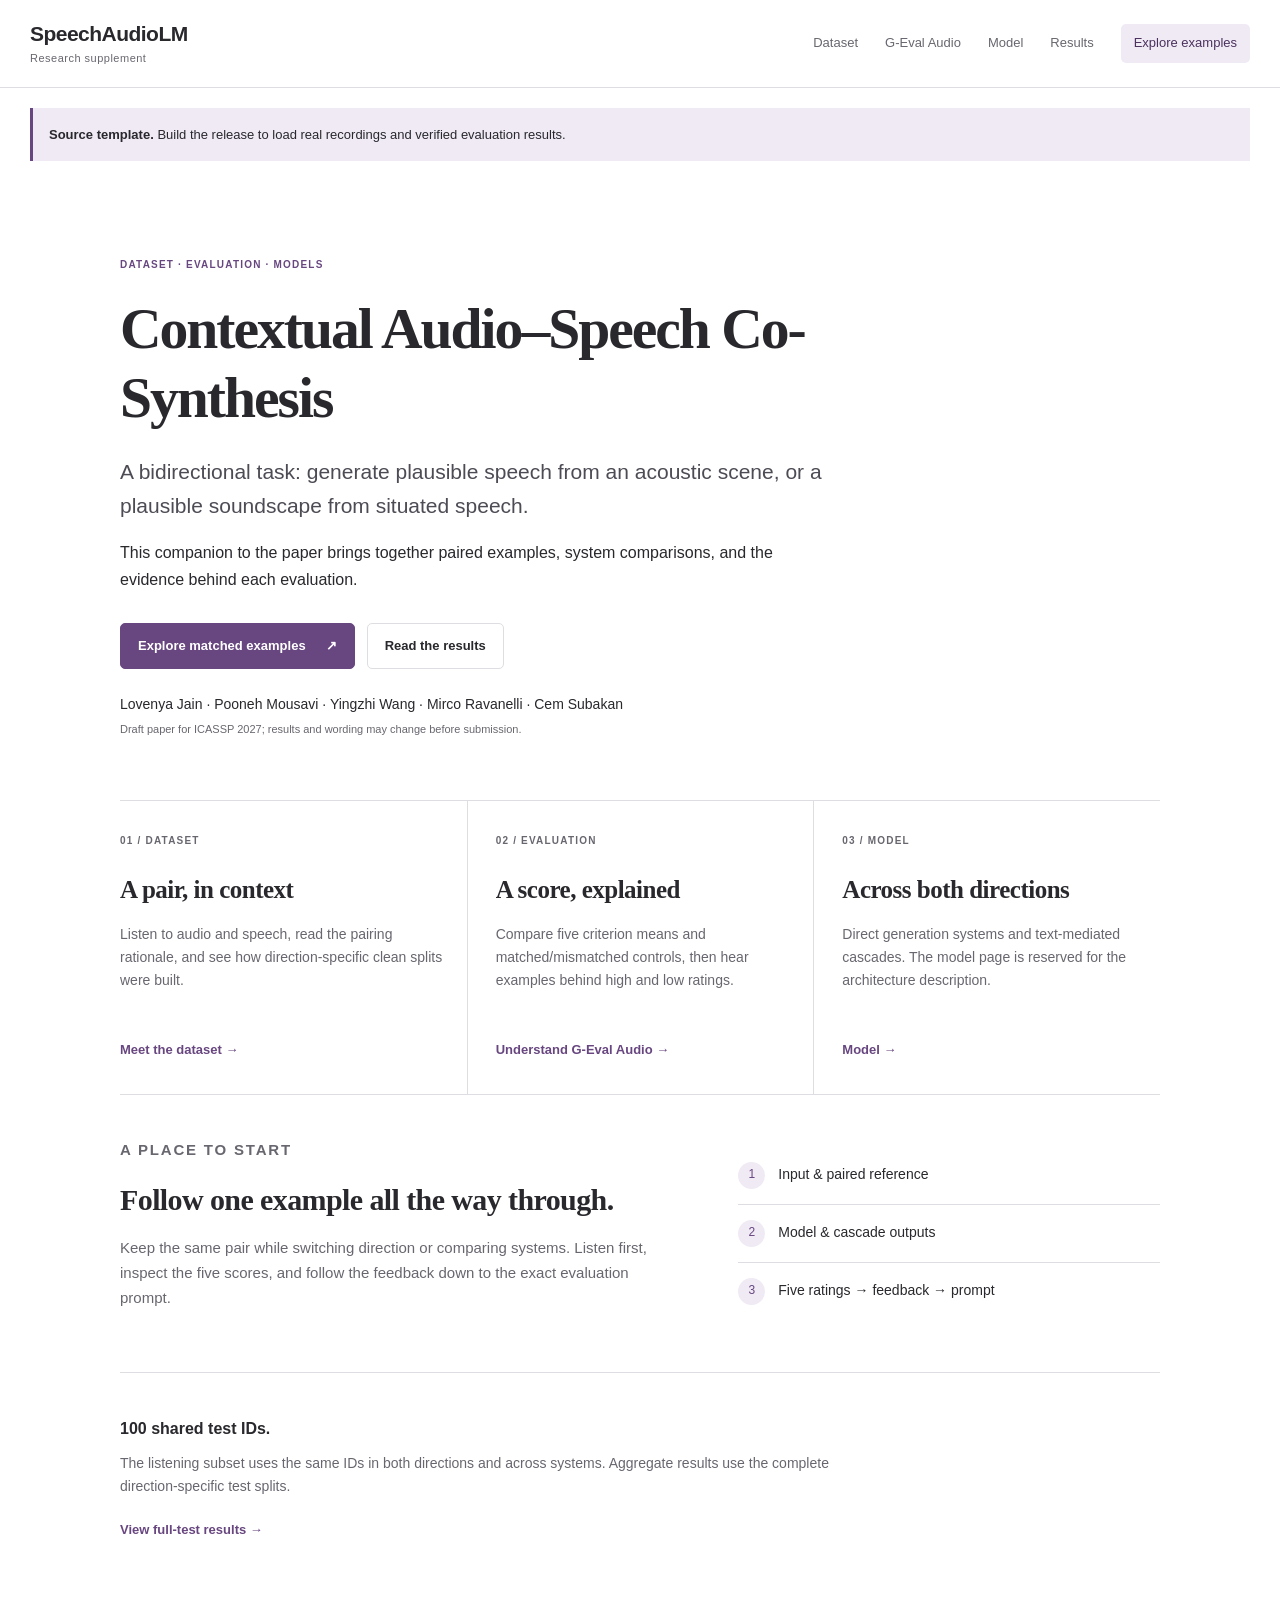
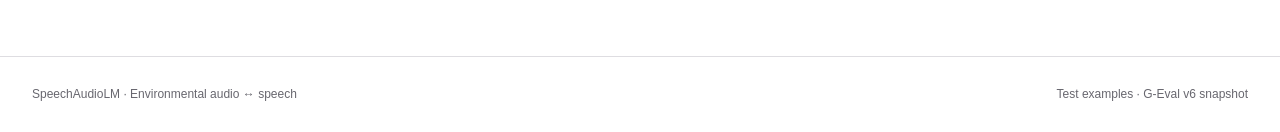
==== paper_companion/index.html @ 1b9cd336 "[feat]: streamline paper companion review pages" ====
<!doctype html>
<html lang="en"><head><meta charset="utf-8"><meta name="viewport" content="width=device-width,initial-scale=1"><meta name="description" content="Research supplement for SpeechAudioLM. Explore paired audio and speech, compare systems, and inspect criterion-level evaluation evidence."><title>Research supplement · SpeechAudioLM</title><link rel="stylesheet" href="style.css"></head>
<body class="page-index"><a class="skip-link" href="#main">Skip to content</a><header class="site-header"><a class="wordmark" href="index.html">SpeechAudioLM<span>Research supplement</span></a><nav aria-label="Main navigation"><a href="dataset.html">Dataset</a><a href="geval.html">G-Eval Audio</a><a href="model.html">Model</a><a href="results.html">Results</a><a href="examples.html">Explore examples</a></nav></header>
<main id="main">
<div class="reading-width"><section class="intro"><p class="eyebrow">Dataset · Evaluation · Models</p><h1>Contextual Audio–Speech Co-Synthesis</h1><p class="lead">A bidirectional task: generate plausible speech from an acoustic scene, or a plausible soundscape from situated speech.</p><p>This companion to the paper brings together paired examples, system comparisons, and the evidence behind each evaluation.</p><div class="actions"><a class="button primary" href="examples.html">Explore matched examples <span aria-hidden="true">↗</span></a><a class="button" href="results.html">Read the results</a></div><p class="paper-authors">Lovenya Jain · Pooneh Mousavi · Yingzhi Wang · Mirco Ravanelli · Cem Subakan</p><p class="publication-note">Draft paper for ICASSP 2027; results and wording may change before submission.</p></section>
<section class="contribution-grid" aria-label="Three contributions"><a class="contribution" href="dataset.html"><span class="number">01 / DATASET</span><h2>A pair, in context</h2><p>Listen to audio and speech, read the pairing rationale, and see how direction-specific clean splits were built.</p><span class="text-link">Meet the dataset →</span></a><a class="contribution" href="geval.html"><span class="number">02 / EVALUATION</span><h2>A score, explained</h2><p>Compare five criterion means and matched/mismatched controls, then hear examples behind high and low ratings.</p><span class="text-link">Understand G-Eval Audio →</span></a><a class="contribution" href="model.html"><span class="number">03 / MODEL</span><h2>Across both directions</h2><p>Direct generation systems and text-mediated cascades. The model page is reserved for the architecture description.</p><span class="text-link">Model →</span></a></section>
<section class="section getting-started"><div><p class="eyebrow">A place to start</p><h2>Follow one example all the way through.</h2><p>Keep the same pair while switching direction or comparing systems. Listen first, inspect the five scores, and follow the feedback down to the exact evaluation prompt.</p></div><ol class="reading-path"><li><span>1</span>Input & paired reference</li><li><span>2</span>Model & cascade outputs</li><li><span>3</span>Five ratings → feedback → prompt</li></ol></section>
<section class="section compact-note"><strong><span data-count>100</span> shared test IDs.</strong><p>The listening subset uses the same IDs in both directions and across systems. Aggregate results use the complete direction-specific test splits.</p><a class="text-link" href="results.html">View full-test results →</a></section></div></main><footer class="site-footer"><span>SpeechAudioLM · Environmental audio ↔ speech</span><span>Test examples · <span data-version>G-Eval v6 snapshot</span></span></footer><noscript><p class="notice">Enable JavaScript to load the result tables and example workspace.</p></noscript><script src="site-data.js"></script><script src="app.js"></script></body></html>
---- paper_companion/style.css ----
:root{--paper:#faf9f6;--white:#fff;--ink:#28282d;--muted:#68676f;--line:#dedde1;--soft:#f1eff4;--accent:#684780;--accent-dark:#4b315e;--accent-light:#f0eaf5;--green:#365d50;--radius:7px;--serif:Georgia,'Times New Roman',serif;--sans:Inter,-apple-system,BlinkMacSystemFont,'Segoe UI',sans-serif}
*{box-sizing:border-box}html{scroll-behavior:smooth}body{margin:0;background:var(--paper);color:var(--ink);font:16px/1.65 var(--sans);-webkit-font-smoothing:antialiased}button,input,select{font:inherit}button,a,input,select,summary{-webkit-tap-highlight-color:transparent}button{cursor:pointer}a{color:var(--accent);text-underline-offset:4px}button:disabled{cursor:default;opacity:.35}:focus-visible{outline:3px solid #9b73b6;outline-offset:3px}[hidden]{display:none!important}h1,h2,h3,p{margin-top:0}h1,h2,h3{line-height:1.2;font-weight:550}h1{font-family:var(--serif);font-size:clamp(36px,4.5vw,60px);letter-spacing:-.035em;margin-bottom:23px}h2{font-family:var(--serif);font-size:30px;letter-spacing:-.02em;margin-bottom:18px}h3{font-size:17px;margin-bottom:12px}p{margin-bottom:18px}small{font-size:12px}.sr-only,.skip-link:not(:focus){position:absolute;width:1px;height:1px;padding:0;margin:-1px;overflow:hidden;clip:rect(0,0,0,0);white-space:nowrap;border:0}.skip-link:focus{position:fixed;z-index:100;background:#fff;padding:12px;top:5px;left:5px}
.site-header{min-height:88px;border-bottom:1px solid var(--line);display:flex;align-items:center;justify-content:space-between;gap:24px;padding:18px max(30px,calc((100vw - 1380px)/2));background:var(--white)}.wordmark{font-size:21px;letter-spacing:-.025em;line-height:1.25;font-weight:700;color:var(--ink);text-decoration:none;white-space:nowrap}.wordmark span{display:block;font-size:11px;color:var(--muted);font-weight:400;letter-spacing:.045em;margin-top:5px}.site-header nav{display:flex;gap:27px;align-items:center}.site-header nav a{font-size:13px;color:var(--muted);text-decoration:none;white-space:nowrap;padding:8px 0;border-bottom:2px solid transparent}.site-header nav a:hover,.site-header nav a[aria-current]{color:var(--accent);border-color:var(--accent)}.site-header nav a:last-child{background:var(--accent-light);padding:8px 13px;border-radius:5px;color:var(--accent-dark)}.site-footer{display:flex;justify-content:space-between;gap:20px;padding:28px 32px;border-top:1px solid var(--line);font-size:12px;color:var(--muted);margin-top:70px}.reading-width{max-width:1100px;padding-inline:30px;margin:auto}.wide-width{max-width:1380px;padding-inline:30px;margin:auto}.eyebrow,.small-label,.number{font-size:10px;font-weight:650;letter-spacing:.12em;color:var(--accent)}.eyebrow{text-transform:uppercase;margin-bottom:20px}.lead{font-size:21px;line-height:1.6;max-width:790px;color:#4d4b54}.quiet,.publication-note,.table-note{color:var(--muted);font-size:13px}.text-link{font-size:13px;font-weight:600;text-decoration:none}.text-link:hover{text-decoration:underline}.button{display:inline-flex;justify-content:center;align-items:center;gap:20px;padding:11px 17px;min-height:45px;border:1px solid var(--line);border-radius:5px;color:var(--ink);font-size:13px;font-weight:600;text-decoration:none;background:var(--white)}.button.primary{background:var(--accent);border-color:var(--accent);color:#fff}.button:hover{border-color:var(--accent)}.button.primary:hover{background:var(--accent-dark)}.actions{display:flex;gap:12px;margin:30px 0 17px;flex-wrap:wrap}.intro{padding:76px 0 44px;max-width:875px}.intro>p:not(.eyebrow):not(.lead){max-width:690px}.publication-note{font-size:11px}.contribution-grid{display:grid;grid-template-columns:repeat(3,1fr);border-block:1px solid var(--line)}.contribution{color:inherit;text-decoration:none;padding:32px 23px 31px 0}.contribution+.contribution{border-left:1px solid var(--line);padding-left:28px}.contribution:hover h2{color:var(--accent)}.contribution .number{display:block;margin-bottom:26px;color:var(--muted)}.contribution h2{font-size:25px}.contribution p{font-size:14px;color:var(--muted);min-height:95px}.contribution .text-link{color:var(--accent)}.section{padding:43px 0;border-bottom:1px solid var(--line)}.section:last-child{border-bottom:0}.getting-started{display:grid;grid-template-columns:1.3fr 1fr;gap:70px;align-items:center}.getting-started p{font-size:15px;color:var(--muted)}.reading-path{list-style:none;padding:0;margin:0}.reading-path li{padding:15px 0;border-bottom:1px solid var(--line);font-size:14px}.reading-path li:last-child{border-bottom:0}.reading-path span{display:inline-grid;place-items:center;background:var(--accent-light);color:var(--accent);width:27px;height:27px;border-radius:50%;margin-right:13px;font-size:12px}.compact-note p{font-size:14px;max-width:730px;margin-top:10px;color:var(--muted)}.page-intro{padding:60px 0 28px}.page-intro h1{font-size:clamp(35px,4vw,52px)}.page-intro .lead{font-size:18px}.section-heading{display:flex;justify-content:space-between;align-items:center;gap:20px;margin-bottom:23px}.section-heading h2{margin-bottom:0}.tag{font-size:10px;letter-spacing:.07em;color:var(--muted)}.pair-explainer{display:grid;grid-template-columns:1fr auto 1fr;align-items:center;gap:40px;border-block:1px solid var(--line);padding:28px 0;margin-bottom:20px}.pair-explainer h2{font-size:25px;margin:13px 0 8px}.pair-explainer p{font-size:14px;margin:0;color:var(--muted)}.pair-arrow{font-size:30px;color:#a498ae}.two-column{display:grid;grid-template-columns:1fr 1fr;gap:45px}.two-column p{font-size:15px;color:var(--muted)}.field-list{margin:0}.field-list>div{border-bottom:1px solid var(--line);padding:0 0 15px;margin-bottom:15px}.field-list dt{font-size:14px;font-weight:600}.field-list dd{margin:4px 0 0;color:var(--muted);font-size:14px}.snapshot-note{display:flex;gap:20px;padding:16px 19px;border:1px solid #dcd3e4;border-radius:5px;background:var(--accent-light);font-size:12px;color:#5a426b}.snapshot-note strong{white-space:nowrap}.criteria-guide{padding:0;list-style:none;counter-reset:criterion}.criteria-guide li{position:relative;padding:17px 0 17px 34px;border-top:1px solid var(--line);counter-increment:criterion}.criteria-guide li:before{content:counter(criterion,decimal-leading-zero);position:absolute;left:0;top:20px;color:var(--accent);font-size:10px}.criteria-guide strong{font-size:14px;font-weight:600}.criteria-guide p{font-size:13px;margin:5px 0 0}.evidence-path{display:grid;grid-template-columns:repeat(3,1fr);gap:30px;padding-left:20px;margin:30px 0}.evidence-path li::marker{color:var(--accent)}.evidence-path strong{font-size:14px}.evidence-path p{font-size:14px;margin-top:9px;color:var(--muted)}.model-page{min-height:65vh;padding-top:60px}
.table-scroll{overflow:auto;border:1px solid var(--line);border-radius:5px;background:var(--white);margin-bottom:17px}table{width:100%;border-collapse:collapse;font-size:14px}th,td{text-align:right;padding:19px 20px;border-bottom:1px solid var(--line);font-variant-numeric:tabular-nums}thead th{background:#f4f2f5;font-size:12px;color:var(--muted);font-weight:600;white-space:nowrap}th:first-child{text-align:left}tbody th{font-weight:600;min-width:195px}tbody tr:last-child>*{border-bottom:0}.cell-note{display:block;color:var(--muted);font-size:10px;font-weight:400;white-space:nowrap;margin-top:6px}.table-value{font-weight:550;font-size:21px}.results-table td{min-width:123px}.results-table tbody tr:hover{background:#fcfbfd}.metric-tip{position:relative;display:inline-block}.metric-tip button{border:0;border-bottom:1px dotted #aaa0b0;padding:0;background:transparent;color:inherit;font-size:inherit;font-weight:inherit;white-space:nowrap}.tooltip{display:none;position:absolute;top:100%;right:0;z-index:20;width:235px;white-space:normal;text-align:left;font-size:12px;line-height:1.55;background:#39313f;color:#fff;padding:12px;border-radius:5px;box-shadow:0 4px 13px #0002;font-weight:400}.metric-tip:hover .tooltip,.metric-tip:focus-within .tooltip{display:block}.metric-glossary{padding-top:26px}.metric-glossary>summary{color:var(--accent);font-size:14px;cursor:pointer}.metric-glossary .two-column{padding-top:25px;gap:25px}.metric-glossary h3{font-size:14px}.metric-glossary p{font-size:13px}
/* The example workspace is purposefully distinct from the reading pages. */
.page-examples{background:#fff}.page-examples .site-footer{margin-top:0}.workspace-heading{display:flex;align-items:center;justify-content:space-between;gap:25px;padding:30px 32px 23px;max-width:1600px;margin:auto}.workspace-heading .eyebrow{margin-bottom:7px;font-size:9px}.workspace-heading h1{font-size:31px;margin:0}.workspace-toolbar{display:flex;align-items:center;gap:20px;padding:13px 32px;border-block:1px solid var(--line);background:var(--paper)}.workspace-toolbar>#pause-audio{margin-left:auto}.segmented{display:inline-flex;border:1px solid var(--line);padding:3px;border-radius:6px;background:#fff;gap:3px}.segmented button{border:0;border-radius:3px;padding:8px 14px;color:var(--muted);background:transparent;font-size:12px;font-weight:550}.segmented button[aria-pressed=true]{color:var(--accent-dark);background:var(--accent-light)}.secondary{border:0;background:transparent}.secondary button[aria-pressed=true]{color:var(--ink);background:#e8e5ea}.quiet-button{border:0;background:transparent;color:var(--muted);font-size:11px;padding:4px}.quiet-button:hover{color:var(--accent)}.workspace{display:grid;grid-template-columns:246px minmax(0,1fr);max-width:1600px;margin:auto;min-height:75vh}.sample-sidebar{border-right:1px solid var(--line);background:#fcfbfa}.sample-search{padding:20px 17px 12px}.sample-search label{display:block;font-size:11px;font-weight:600;margin-bottom:7px}.sample-search input,.sample-search select{width:100%;border:1px solid var(--line);border-radius:4px;background:#fff;font-size:12px;min-height:37px;padding:7px 9px;color:var(--ink)}.sample-search select{margin-top:8px;color:var(--muted)}.sidebar-count{display:flex;justify-content:space-between;align-items:center;margin-top:10px;font-size:10px;color:var(--muted)}.sample-buttons{max-height:74vh;overflow-y:auto;padding:0 8px 12px;scrollbar-width:thin}.sample-choice{display:flex;width:100%;align-items:start;gap:9px;text-align:left;padding:13px 9px;border:1px solid transparent;border-radius:5px;color:var(--muted);background:transparent}.sample-choice+.sample-choice{margin-top:3px}.sample-choice[aria-current]{background:var(--accent-light);border-color:#e3d9e9;color:var(--accent-dark)}.sample-choice:hover{background:#f3f0f5}.sample-index{font-size:9px;padding-top:3px;min-width:17px}.sample-choice strong{font-size:12px;line-height:1.45;font-weight:500;display:block}.sample-choice small{font-size:9px;letter-spacing:.035em;color:#8a8590;display:block;margin-top:5px}.mobile-sample,.mobile-sample-label{display:none}.sample-workspace{padding:20px 30px 32px;min-width:0}.sample-navigation{display:flex;justify-content:space-between;align-items:center;font-size:11px;color:var(--muted);margin-bottom:24px}.nav-button{width:29px;height:27px;border:1px solid var(--line);border-radius:4px;background:#fff;color:var(--ink);line-height:1;margin-left:4px}.example-title{margin-bottom:20px}.example-title>.small-label{margin-bottom:8px;font-size:9px}.sample-id{margin-left:10px;color:var(--muted);letter-spacing:.035em;font-weight:400}.example-title>div{display:flex;justify-content:space-between;gap:25px;align-items:start}.example-title h2{font-size:27px;max-width:800px;margin-bottom:0}.permalink{font-size:10px;white-space:nowrap;text-decoration:none;margin-top:4px}.pair-recordings{display:grid;grid-template-columns:1fr 1fr;border:1px solid var(--line);border-radius:6px;background:var(--paper)}.pair-recording{padding:17px 20px;min-width:0}.pair-recording+.pair-recording{border-left:1px solid var(--line)}.recording-label{display:flex;justify-content:space-between;gap:10px;align-items:center;font-size:11px;color:var(--muted);margin-bottom:10px}.recording-label .small-label{font-size:9px}.pair-recording audio,.system-output audio{display:block;width:100%;height:36px;min-width:0}.text-label{font-size:9px;letter-spacing:.02em;color:var(--muted);margin:11px 0 4px}.reference-text{font-size:13px;line-height:1.6;margin:0}.metadata{margin:11px 0 21px;font-size:11px;color:var(--muted)}.metadata summary{cursor:pointer;display:list-item;width:fit-content}.metadata dl{display:flex;gap:27px;flex-wrap:wrap;padding:12px 0 0;margin:0}.metadata dt{font-size:10px}.metadata dd{font-size:12px;color:var(--ink);margin:0}.metadata p{font-size:10px;margin:10px 0}.comparison{border-top:1px solid var(--line);padding-top:23px}.comparison-heading{display:flex;justify-content:space-between;align-items:center;gap:16px;margin-bottom:20px}.comparison-heading h2{font-size:22px;margin:0}.comparison-heading>span{font-size:10px;color:var(--muted)}.systems-grid{display:grid;gap:17px}.three-systems{grid-template-columns:repeat(3,minmax(0,1fr))}.two-systems{grid-template-columns:repeat(2,minmax(0,1fr))}.system-output{min-width:0;border:1px solid var(--line);border-radius:6px;padding:16px 13px}.system-output header{min-height:91px}.system-output .small-label{font-size:8px}.system-output h3{font-size:15px;line-height:1.4;margin:6px 0 4px;font-weight:600}.system-detail{font-size:10px;color:var(--muted);margin:0}.judgment-heading{display:flex;justify-content:space-between;align-items:center;gap:8px;padding:19px 0 9px;font-size:11px;color:var(--accent-dark)}.judgment-heading strong{font-size:14px;font-weight:600;white-space:nowrap}.judgment-heading small{font-size:8px;color:var(--muted);font-weight:400}.ratings{border:1px solid #e0d7e6;border-radius:4px}.rating+.rating{border-top:1px solid #e8e1ed}.rating>summary{display:grid;grid-template-columns:minmax(0,1fr) auto 9px;align-items:center;gap:7px;cursor:pointer;list-style:none;padding:9px 9px;min-height:42px}.rating>summary::-webkit-details-marker{display:none}.rating-name{font-size:11px;line-height:1.35}.rating-value{color:var(--accent);font-size:16px;font-weight:650;font-variant-numeric:tabular-nums}.rating-value>span{font-size:9px;color:#897692;font-weight:400}.expand-sign{color:#9c80ad;font-size:13px}.rating[open] .expand-sign{transform:rotate(45deg)}.rating[open]>summary,.rating>summary:hover{background:var(--accent-light)}.verdict{padding:10px;background:#fcfafc;border-top:1px solid #e8e1ed}.verdict .small-label{font-size:8px;margin:0 0 7px}.verdict>p:not(.small-label){font-size:12px;line-height:1.7;margin-bottom:14px}.prompt{border-top:1px solid #e8e1ed;padding-top:10px}.prompt summary{font-size:10px;color:var(--accent);cursor:pointer}.prompt-meta{font-size:9px;color:var(--muted);overflow-wrap:anywhere;margin-top:10px}.prompt pre{font:10px/1.7 ui-monospace,SFMono-Regular,Consolas,monospace;white-space:pre-wrap;overflow-wrap:anywhere;max-height:350px;overflow:auto;background:#fff;border:1px solid var(--line);padding:10px;margin-bottom:0}.rating-instruction{font-size:9px;color:var(--muted);margin:7px 0 13px}.individual-metrics{padding:11px 0;border-top:1px solid var(--line);display:flex;gap:16px;flex-wrap:wrap}.individual-metrics>div{font-size:10px}.individual-metrics strong{display:block;font-size:14px;font-weight:500;margin-top:3px}.individual-metrics .tooltip{right:auto;left:0;width:190px}.stage-trace,.generated-text{font-size:11px;border-top:1px solid var(--line);padding:12px 0 0;margin-top:10px}.stage-trace summary,.generated-text summary{cursor:pointer;color:var(--accent)}.stage-trace ol{padding-left:17px;margin:13px 0}.stage-trace li{padding-bottom:12px}.stage-trace li::marker{color:var(--accent)}.stage-trace p{margin:4px 0;font-size:11px}.stage-trace .quiet{font-size:10px}.generated-text p{margin:9px 0;font-size:11px}.missing{color:var(--muted);font-style:italic}.reference-note{font-size:11px;color:var(--muted);margin:19px 0 0;max-width:780px}.empty-state{padding:65px 20px;text-align:center}.empty-state p{font-size:14px;color:var(--muted)}.notice{margin:20px 30px;padding:16px;border-left:3px solid var(--accent);background:var(--accent-light);font-size:13px}
@media(min-width:1550px){.sample-workspace{padding-inline:38px}.system-output{padding:20px}.rating-name{font-size:12px}}
@media(max-width:1200px){.workspace{grid-template-columns:215px minmax(0,1fr)}.sample-workspace{padding-inline:20px}.three-systems{grid-template-columns:repeat(2,minmax(0,1fr))}.three-systems .system-output:last-child{grid-column:1/-1}.system-output header{min-height:76px}.contribution p{min-height:120px}.site-header nav{gap:18px}.snapshot-note{flex-direction:column;gap:5px}}
@media(max-width:850px){.site-header{padding:18px 23px;align-items:flex-start;flex-direction:column;gap:12px}.site-header nav{width:100%;overflow:auto;gap:22px;padding-bottom:2px}.site-header nav a{font-size:12px}.wordmark span{display:inline;margin-left:12px}.workspace{grid-template-columns:1fr}.sample-sidebar{border-right:0;border-bottom:1px solid var(--line)}.sample-search{display:grid;grid-template-columns:1fr 1fr;gap:8px;padding:15px 20px 0}.sample-search label{grid-column:1/-1;margin:0}.sample-search select{margin-top:0}.sidebar-count{grid-column:1/-1;margin:0}.sample-buttons{display:none}.mobile-sample-label{display:block;font-size:10px;color:var(--muted);margin-bottom:5px}.mobile-sample{display:block;width:100%;padding:10px 8px;border:1px solid var(--line);border-radius:4px;background:#fff;font-size:12px}.sample-list{padding:3px 20px 14px}.sample-workspace{padding:19px 20px 30px}.three-systems{grid-template-columns:repeat(3,minmax(0,1fr))}.three-systems .system-output:last-child{grid-column:auto}.system-output{padding:12px 10px}.rating>summary{padding:9px 6px;gap:4px}.rating-name{font-size:10px}.comparison-heading{align-items:start}.workspace-toolbar{padding-inline:20px;gap:12px;flex-wrap:wrap}.workspace-heading{padding:25px 20px}.contribution-grid{grid-template-columns:1fr}.contribution{padding:25px 0!important;border-left:0!important}.contribution+.contribution{border-top:1px solid var(--line)}.contribution .number{margin-bottom:12px}.contribution p{min-height:0;max-width:600px}.getting-started{grid-template-columns:1fr;gap:10px}.two-column{gap:28px}.pair-explainer{gap:22px}.section-heading{align-items:start}.intro{padding-top:45px}}
@media(max-width:650px){.reading-width,.wide-width{padding-inline:22px}.three-systems,.two-systems{grid-template-columns:1fr}.system-output{padding:18px}.system-output header{min-height:0;margin-bottom:18px}.rating-name{font-size:12px}.rating>summary{padding:10px;min-height:43px}.judgment-heading{font-size:12px}.judgment-heading strong{font-size:17px}.judgment-heading small{font-size:10px}.rating-instruction{font-size:10px}.verdict>p:not(.small-label){font-size:14px}.system-output h3{font-size:17px}.system-detail{font-size:12px}.individual-metrics>div{font-size:11px}.stage-trace,.generated-text{font-size:12px}.stage-trace p,.generated-text p{font-size:12px}.pair-recordings{grid-template-columns:1fr}.pair-recording+.pair-recording{border-left:0;border-top:1px solid var(--line)}.two-column,.evidence-path{grid-template-columns:1fr;gap:23px}.pair-explainer{grid-template-columns:1fr;gap:8px}.pair-arrow{font-size:20px}.section-heading{flex-direction:column;gap:8px}.page-intro{padding-top:39px}.lead{font-size:18px}.site-footer{padding:24px 22px;flex-direction:column;gap:7px;margin-top:35px}.workspace-heading{align-items:start}.workspace-heading h1{font-size:27px}.workspace-heading>a{font-size:10px;max-width:80px}.comparison-heading{flex-direction:column;gap:7px}.segmented button{padding:8px 11px;font-size:11px}.workspace-toolbar>#pause-audio{margin-left:0}.example-title h2{font-size:24px}.sample-navigation{margin-bottom:19px}.snapshot-note strong{white-space:normal}.evidence-path p{margin-bottom:0}.wordmark span{display:block;margin-left:0}.tooltip{max-width:210px}}
@media(prefers-reduced-motion:reduce){html{scroll-behavior:auto}}
/* Paper review update: a white reading surface. */
:root{--paper:#fff}
.sample-sidebar{background:#fff}
.paper-authors{font-size:14px;color:var(--ink);margin:24px 0 4px}

/* Review pages: keep the measurements legible on a white canvas. */
.section-jumps{display:flex;flex-wrap:wrap;gap:8px 23px;padding:0 0 25px;margin-bottom:27px;border-bottom:1px solid var(--line)}
.section-jumps a{font-size:12px;text-decoration:none;font-weight:550}
.section-jumps a:hover{text-decoration:underline}
.page-geval .section>h3{margin:29px 0 12px}
.page-geval .section>p{max-width:880px;font-size:14px}
.geval-table th,.geval-table td{padding:13px 16px}
.geval-table thead th{background:#fff;border-bottom:2px solid var(--line)}
.geval-table tbody th{min-width:210px}
.geval-table td{font-size:16px}
.geval-table abbr{text-decoration:underline dotted;text-underline-offset:3px;cursor:help}
.geval-table tbody tr:hover{background:#faf8fc}
.geval-table .delta-row>*{border-top:2px solid var(--line);color:var(--accent-dark)}
.mismatch-block{margin:24px 0}
.mismatch-block h3{margin-bottom:11px}
.mismatch-block h3 .quiet{font-size:11px;font-weight:400;margin-left:8px}
.criterion-scope{display:inline-block;margin-left:9px;padding:2px 6px;border:1px solid #e2dae7;border-radius:3px;color:var(--accent-dark);font-size:10px;vertical-align:middle}
.criteria-guide li p{color:var(--muted)}
.demo-direction{margin:26px 0 36px}
.demo-direction>h3{padding-bottom:10px;border-bottom:2px solid var(--line)}
.criterion-demo{border-bottom:1px solid var(--line)}
.criterion-demo>summary{list-style:none;display:flex;align-items:center;justify-content:space-between;gap:15px;cursor:pointer;padding:15px 4px}
.criterion-demo>summary::-webkit-details-marker{display:none}
.criterion-demo>summary:hover{color:var(--accent)}
.criterion-demo>summary strong{font-size:14px;font-weight:600}
.criterion-demo>summary small{display:block;color:var(--muted);font-size:11px;margin-top:3px}
.demo-range{white-space:nowrap;color:var(--accent-dark);font-size:13px;font-variant-numeric:tabular-nums}
.demo-pair{display:grid;grid-template-columns:repeat(2,minmax(0,1fr));gap:16px;padding:4px 0 21px}
.demo-card{min-width:0;border:1px solid var(--line);border-radius:5px;padding:16px;background:#fff}
.demo-card-heading{display:flex;justify-content:space-between;align-items:center;gap:10px}
.demo-card-heading strong{font-size:21px;color:var(--accent-dark);font-variant-numeric:tabular-nums}
.demo-card>p{font-size:12px;color:var(--muted);margin:6px 0 16px}
.demo-card>label{display:block;font-size:10px;color:var(--muted);margin:12px 0 4px}
.demo-card audio{display:block;width:100%;height:36px}
.demo-card details{border-top:1px solid var(--line);margin:18px 0 9px;padding-top:10px;font-size:12px}
.demo-card details summary{cursor:pointer;color:var(--accent)}
.demo-card details p{margin:10px 0;color:var(--ink)}
.demo-card>a{font-size:11px;font-weight:600;text-decoration:none}
.demo-card>a:hover{text-decoration:underline}
.systems-grid.three-systems,.systems-grid.two-systems{grid-template-columns:minmax(0,1fr)}
.systems-grid .system-output{grid-column:auto;padding:20px 23px}
.systems-grid .system-output header{min-height:0;margin-bottom:13px}
.systems-grid .system-output h3{font-size:18px}
.systems-grid .system-detail{font-size:12px}
.systems-grid .rating-name{font-size:13px}
.systems-grid .rating>summary{padding:10px 13px}
.systems-grid .verdict>p:not(.small-label){font-size:13px}
#reviewed-criterion{scroll-margin-top:25px;border-left:3px solid var(--accent)}
@media(max-width:650px){.demo-pair{grid-template-columns:1fr}.geval-table th,.geval-table td{padding:10px 12px}.geval-table tbody th{min-width:150px}.geval-table td{font-size:14px}.systems-grid .system-output{padding:17px}.section-jumps{gap:6px 15px}}

/* The example workspace keeps three system outputs together on wide screens. */
.systems-grid.three-systems{grid-template-columns:repeat(3,minmax(0,1fr))}
.systems-grid.two-systems{grid-template-columns:repeat(2,minmax(0,1fr))}
.systems-grid .system-output{padding:17px;border-color:#e3dfe6;background:#fff}
.systems-grid .system-output header{margin-bottom:13px}
.systems-grid .system-output h3{font-size:16px}
.systems-grid .system-output .judgment-heading{padding:14px 0 8px}
.systems-grid .ratings{display:grid;grid-template-columns:repeat(2,minmax(0,1fr));gap:7px;border:0}
.systems-grid .rating,.systems-grid .rating+.rating{min-width:0;border:1px solid #e8dfc3;border-radius:4px;background:#fffdf4;align-self:start}
.systems-grid .rating>summary{grid-template-columns:minmax(0,1fr) auto;gap:6px;padding:9px;min-height:55px;list-style:none}
.systems-grid .rating>summary::-webkit-details-marker{display:none}
.systems-grid .rating-name{font-size:10px;line-height:1.35}
.systems-grid .rating-value{font-size:17px;color:#6d5679}
.systems-grid .rating-value>span{font-size:9px}
.systems-grid .rating[open]{grid-column:1/-1;background:#fff}
.systems-grid .rating[open]>summary{background:#f8f3fa}
.systems-grid .rating-instruction{font-size:10px;margin:8px 0 12px}
.systems-grid .verdict{background:#fff;padding:12px}
.systems-grid .verdict>p:not(.small-label){font-size:12px}
.metadata dl .metadata-rationale{flex:1 0 100%;max-width:900px}
.metadata-rationale dd{font-size:12px;line-height:1.65;margin-top:4px!important}
.page-results .table-note{margin-top:12px}
@media(max-width:1150px){.systems-grid.three-systems{grid-template-columns:repeat(2,minmax(0,1fr))}.systems-grid.three-systems .system-output:last-child{grid-column:1/-1}}
@media(max-width:850px){.systems-grid.three-systems,.systems-grid.two-systems{grid-template-columns:minmax(0,1fr)}.systems-grid.three-systems .system-output:last-child{grid-column:auto}.sample-search{grid-template-columns:minmax(0,1fr) auto;align-items:end}.sample-search label{grid-column:1/-1}.sample-search input{grid-column:1}.sidebar-count{grid-column:2;grid-row:2;margin-bottom:0}.sample-list{padding:3px 20px 14px}}
@media(max-width:650px){.systems-grid .ratings{grid-template-columns:repeat(2,minmax(0,1fr))}.systems-grid .rating[open]{grid-column:1/-1}}
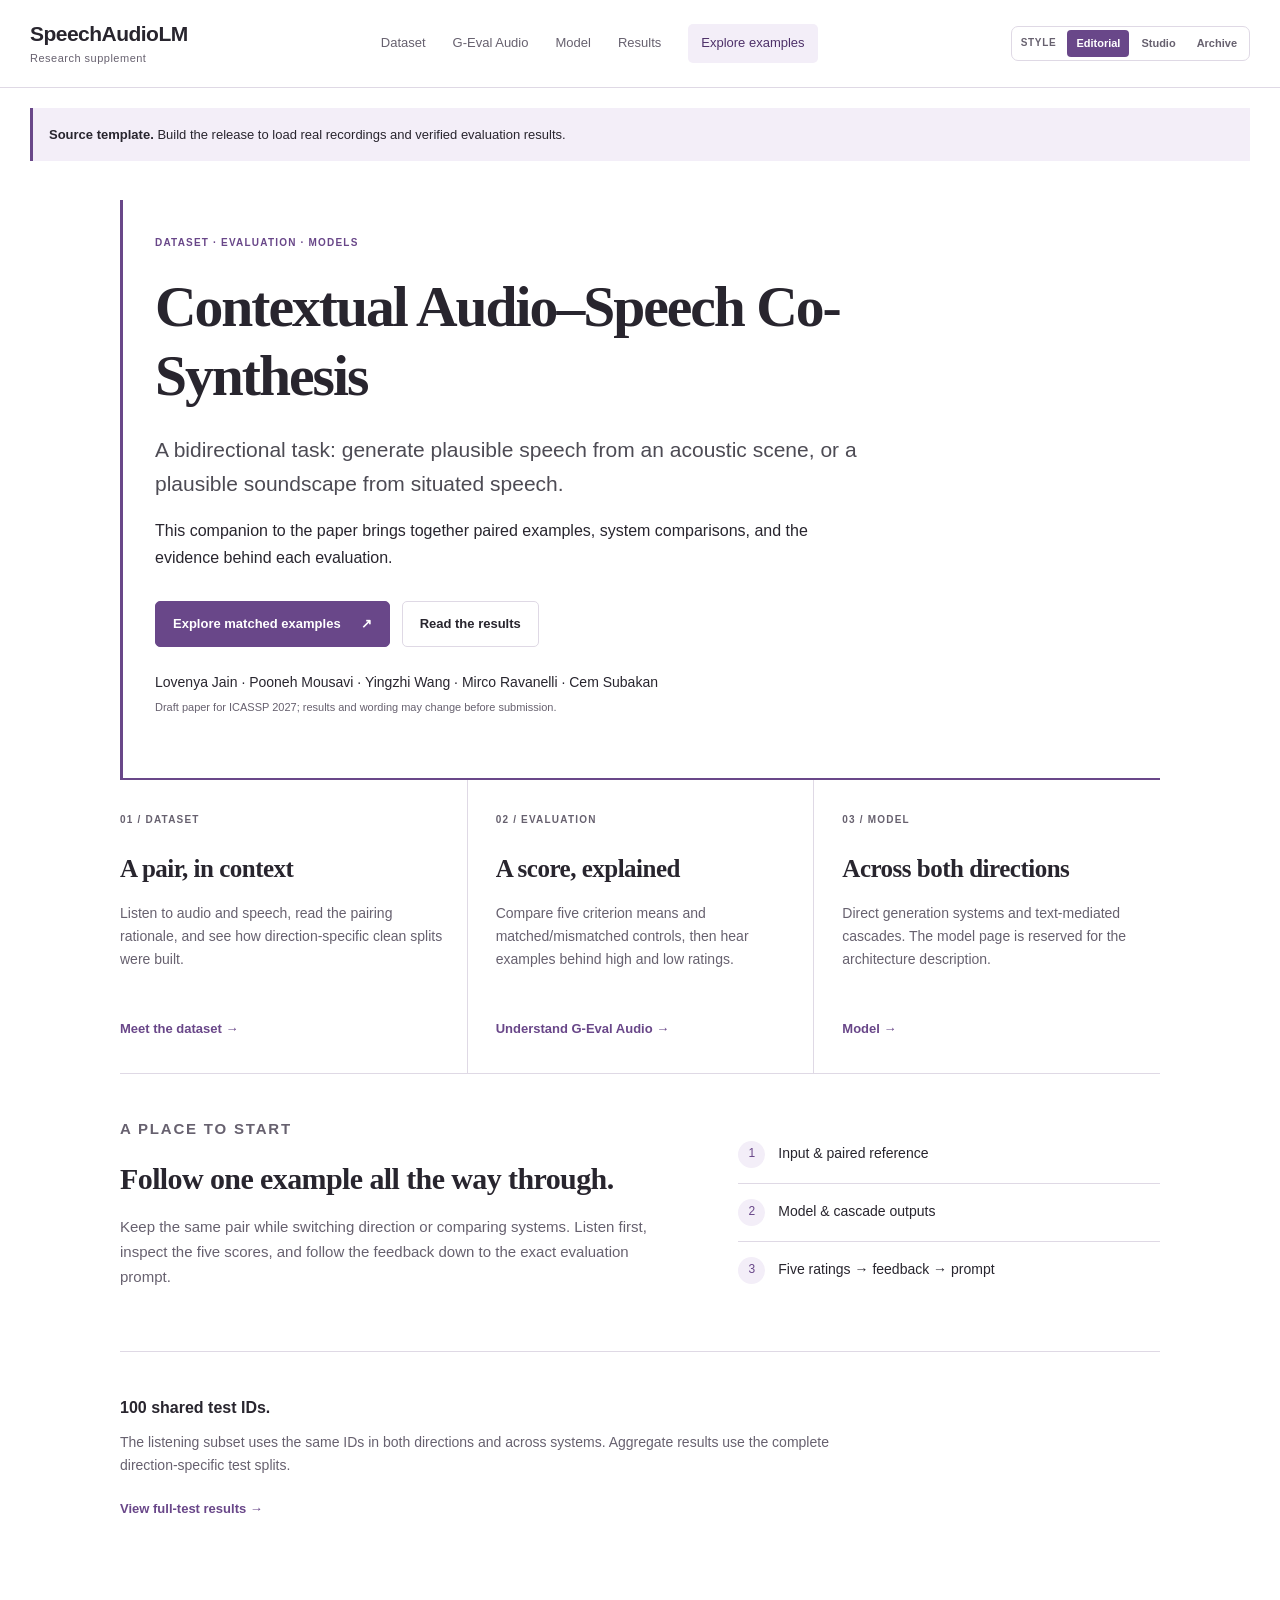
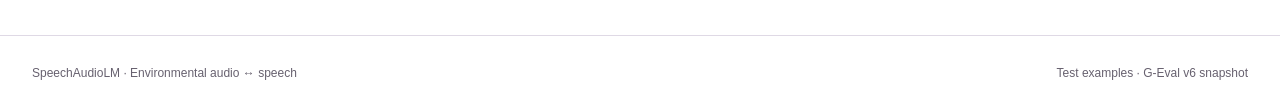
==== commit 7e6f9896: "[feat]: sync paper companion styles and cascade evidence" ====
--- a/paper_companion/index.html
+++ b/paper_companion/index.html
@@ -1,8 +1,8 @@
 <!doctype html>
-<html lang="en"><head><meta charset="utf-8"><meta name="viewport" content="width=device-width,initial-scale=1"><meta name="description" content="Research supplement for SpeechAudioLM. Explore paired audio and speech, compare systems, and inspect criterion-level evaluation evidence."><title>Research supplement · SpeechAudioLM</title><link rel="stylesheet" href="style.css"></head>
-<body class="page-index"><a class="skip-link" href="#main">Skip to content</a><header class="site-header"><a class="wordmark" href="index.html">SpeechAudioLM<span>Research supplement</span></a><nav aria-label="Main navigation"><a href="dataset.html">Dataset</a><a href="geval.html">G-Eval Audio</a><a href="model.html">Model</a><a href="results.html">Results</a><a href="examples.html">Explore examples</a></nav></header>
+<html lang="en"><head><meta charset="utf-8"><meta name="viewport" content="width=device-width,initial-scale=1"><meta name="description" content="Research supplement for SpeechAudioLM. Explore paired audio and speech, compare systems, and inspect criterion-level evaluation evidence."><title>Research supplement · SpeechAudioLM</title><script>try{document.documentElement.dataset.siteStyle=localStorage.getItem("salm-site-style")||"editorial"}catch(_){document.documentElement.dataset.siteStyle="editorial"}</script><link rel="stylesheet" href="style.css?v=20260923c"></head>
+<body class="page-index"><a class="skip-link" href="#main">Skip to content</a><header class="site-header"><a class="wordmark" href="index.html">SpeechAudioLM<span>Research supplement</span></a><nav aria-label="Main navigation"><a href="dataset.html">Dataset</a><a href="geval.html">G-Eval Audio</a><a href="model.html">Model</a><a href="results.html">Results</a><a href="examples.html">Explore examples</a></nav><div class="style-switcher" role="group" aria-label="Website style"><span class="style-switcher-label">Style</span><button type="button" data-site-style="editorial" aria-pressed="true">Editorial</button><button type="button" data-site-style="studio" aria-pressed="false">Studio</button><button type="button" data-site-style="archive" aria-pressed="false">Archive</button></div></header>
 <main id="main">
 <div class="reading-width"><section class="intro"><p class="eyebrow">Dataset · Evaluation · Models</p><h1>Contextual Audio–Speech Co-Synthesis</h1><p class="lead">A bidirectional task: generate plausible speech from an acoustic scene, or a plausible soundscape from situated speech.</p><p>This companion to the paper brings together paired examples, system comparisons, and the evidence behind each evaluation.</p><div class="actions"><a class="button primary" href="examples.html">Explore matched examples <span aria-hidden="true">↗</span></a><a class="button" href="results.html">Read the results</a></div><p class="paper-authors">Lovenya Jain · Pooneh Mousavi · Yingzhi Wang · Mirco Ravanelli · Cem Subakan</p><p class="publication-note">Draft paper for ICASSP 2027; results and wording may change before submission.</p></section>
 <section class="contribution-grid" aria-label="Three contributions"><a class="contribution" href="dataset.html"><span class="number">01 / DATASET</span><h2>A pair, in context</h2><p>Listen to audio and speech, read the pairing rationale, and see how direction-specific clean splits were built.</p><span class="text-link">Meet the dataset →</span></a><a class="contribution" href="geval.html"><span class="number">02 / EVALUATION</span><h2>A score, explained</h2><p>Compare five criterion means and matched/mismatched controls, then hear examples behind high and low ratings.</p><span class="text-link">Understand G-Eval Audio →</span></a><a class="contribution" href="model.html"><span class="number">03 / MODEL</span><h2>Across both directions</h2><p>Direct generation systems and text-mediated cascades. The model page is reserved for the architecture description.</p><span class="text-link">Model →</span></a></section>
 <section class="section getting-started"><div><p class="eyebrow">A place to start</p><h2>Follow one example all the way through.</h2><p>Keep the same pair while switching direction or comparing systems. Listen first, inspect the five scores, and follow the feedback down to the exact evaluation prompt.</p></div><ol class="reading-path"><li><span>1</span>Input & paired reference</li><li><span>2</span>Model & cascade outputs</li><li><span>3</span>Five ratings → feedback → prompt</li></ol></section>
-<section class="section compact-note"><strong><span data-count>100</span> shared test IDs.</strong><p>The listening subset uses the same IDs in both directions and across systems. Aggregate results use the complete direction-specific test splits.</p><a class="text-link" href="results.html">View full-test results →</a></section></div></main><footer class="site-footer"><span>SpeechAudioLM · Environmental audio ↔ speech</span><span>Test examples · <span data-version>G-Eval v6 snapshot</span></span></footer><noscript><p class="notice">Enable JavaScript to load the result tables and example workspace.</p></noscript><script src="site-data.js"></script><script src="app.js"></script></body></html>
+<section class="section compact-note"><strong><span data-count>100</span> shared test IDs.</strong><p>The listening subset uses the same IDs in both directions and across systems. Aggregate results use the complete direction-specific test splits.</p><a class="text-link" href="results.html">View full-test results →</a></section></div></main><footer class="site-footer"><span>SpeechAudioLM · Environmental audio ↔ speech</span><span>Test examples · <span data-version>G-Eval v6 snapshot</span></span></footer><noscript><p class="notice">Enable JavaScript to load the result tables and example workspace.</p></noscript><script src="site-data.js?v=20260923c"></script><script src="app.js?v=20260923c"></script></body></html>
--- a/paper_companion/style.css
+++ b/paper_companion/style.css
@@ -3,11 +3,11 @@
 .site-header{min-height:88px;border-bottom:1px solid var(--line);display:flex;align-items:center;justify-content:space-between;gap:24px;padding:18px max(30px,calc((100vw - 1380px)/2));background:var(--white)}.wordmark{font-size:21px;letter-spacing:-.025em;line-height:1.25;font-weight:700;color:var(--ink);text-decoration:none;white-space:nowrap}.wordmark span{display:block;font-size:11px;color:var(--muted);font-weight:400;letter-spacing:.045em;margin-top:5px}.site-header nav{display:flex;gap:27px;align-items:center}.site-header nav a{font-size:13px;color:var(--muted);text-decoration:none;white-space:nowrap;padding:8px 0;border-bottom:2px solid transparent}.site-header nav a:hover,.site-header nav a[aria-current]{color:var(--accent);border-color:var(--accent)}.site-header nav a:last-child{background:var(--accent-light);padding:8px 13px;border-radius:5px;color:var(--accent-dark)}.site-footer{display:flex;justify-content:space-between;gap:20px;padding:28px 32px;border-top:1px solid var(--line);font-size:12px;color:var(--muted);margin-top:70px}.reading-width{max-width:1100px;padding-inline:30px;margin:auto}.wide-width{max-width:1380px;padding-inline:30px;margin:auto}.eyebrow,.small-label,.number{font-size:10px;font-weight:650;letter-spacing:.12em;color:var(--accent)}.eyebrow{text-transform:uppercase;margin-bottom:20px}.lead{font-size:21px;line-height:1.6;max-width:790px;color:#4d4b54}.quiet,.publication-note,.table-note{color:var(--muted);font-size:13px}.text-link{font-size:13px;font-weight:600;text-decoration:none}.text-link:hover{text-decoration:underline}.button{display:inline-flex;justify-content:center;align-items:center;gap:20px;padding:11px 17px;min-height:45px;border:1px solid var(--line);border-radius:5px;color:var(--ink);font-size:13px;font-weight:600;text-decoration:none;background:var(--white)}.button.primary{background:var(--accent);border-color:var(--accent);color:#fff}.button:hover{border-color:var(--accent)}.button.primary:hover{background:var(--accent-dark)}.actions{display:flex;gap:12px;margin:30px 0 17px;flex-wrap:wrap}.intro{padding:76px 0 44px;max-width:875px}.intro>p:not(.eyebrow):not(.lead){max-width:690px}.publication-note{font-size:11px}.contribution-grid{display:grid;grid-template-columns:repeat(3,1fr);border-block:1px solid var(--line)}.contribution{color:inherit;text-decoration:none;padding:32px 23px 31px 0}.contribution+.contribution{border-left:1px solid var(--line);padding-left:28px}.contribution:hover h2{color:var(--accent)}.contribution .number{display:block;margin-bottom:26px;color:var(--muted)}.contribution h2{font-size:25px}.contribution p{font-size:14px;color:var(--muted);min-height:95px}.contribution .text-link{color:var(--accent)}.section{padding:43px 0;border-bottom:1px solid var(--line)}.section:last-child{border-bottom:0}.getting-started{display:grid;grid-template-columns:1.3fr 1fr;gap:70px;align-items:center}.getting-started p{font-size:15px;color:var(--muted)}.reading-path{list-style:none;padding:0;margin:0}.reading-path li{padding:15px 0;border-bottom:1px solid var(--line);font-size:14px}.reading-path li:last-child{border-bottom:0}.reading-path span{display:inline-grid;place-items:center;background:var(--accent-light);color:var(--accent);width:27px;height:27px;border-radius:50%;margin-right:13px;font-size:12px}.compact-note p{font-size:14px;max-width:730px;margin-top:10px;color:var(--muted)}.page-intro{padding:60px 0 28px}.page-intro h1{font-size:clamp(35px,4vw,52px)}.page-intro .lead{font-size:18px}.section-heading{display:flex;justify-content:space-between;align-items:center;gap:20px;margin-bottom:23px}.section-heading h2{margin-bottom:0}.tag{font-size:10px;letter-spacing:.07em;color:var(--muted)}.pair-explainer{display:grid;grid-template-columns:1fr auto 1fr;align-items:center;gap:40px;border-block:1px solid var(--line);padding:28px 0;margin-bottom:20px}.pair-explainer h2{font-size:25px;margin:13px 0 8px}.pair-explainer p{font-size:14px;margin:0;color:var(--muted)}.pair-arrow{font-size:30px;color:#a498ae}.two-column{display:grid;grid-template-columns:1fr 1fr;gap:45px}.two-column p{font-size:15px;color:var(--muted)}.field-list{margin:0}.field-list>div{border-bottom:1px solid var(--line);padding:0 0 15px;margin-bottom:15px}.field-list dt{font-size:14px;font-weight:600}.field-list dd{margin:4px 0 0;color:var(--muted);font-size:14px}.snapshot-note{display:flex;gap:20px;padding:16px 19px;border:1px solid #dcd3e4;border-radius:5px;background:var(--accent-light);font-size:12px;color:#5a426b}.snapshot-note strong{white-space:nowrap}.criteria-guide{padding:0;list-style:none;counter-reset:criterion}.criteria-guide li{position:relative;padding:17px 0 17px 34px;border-top:1px solid var(--line);counter-increment:criterion}.criteria-guide li:before{content:counter(criterion,decimal-leading-zero);position:absolute;left:0;top:20px;color:var(--accent);font-size:10px}.criteria-guide strong{font-size:14px;font-weight:600}.criteria-guide p{font-size:13px;margin:5px 0 0}.evidence-path{display:grid;grid-template-columns:repeat(3,1fr);gap:30px;padding-left:20px;margin:30px 0}.evidence-path li::marker{color:var(--accent)}.evidence-path strong{font-size:14px}.evidence-path p{font-size:14px;margin-top:9px;color:var(--muted)}.model-page{min-height:65vh;padding-top:60px}
 .table-scroll{overflow:auto;border:1px solid var(--line);border-radius:5px;background:var(--white);margin-bottom:17px}table{width:100%;border-collapse:collapse;font-size:14px}th,td{text-align:right;padding:19px 20px;border-bottom:1px solid var(--line);font-variant-numeric:tabular-nums}thead th{background:#f4f2f5;font-size:12px;color:var(--muted);font-weight:600;white-space:nowrap}th:first-child{text-align:left}tbody th{font-weight:600;min-width:195px}tbody tr:last-child>*{border-bottom:0}.cell-note{display:block;color:var(--muted);font-size:10px;font-weight:400;white-space:nowrap;margin-top:6px}.table-value{font-weight:550;font-size:21px}.results-table td{min-width:123px}.results-table tbody tr:hover{background:#fcfbfd}.metric-tip{position:relative;display:inline-block}.metric-tip button{border:0;border-bottom:1px dotted #aaa0b0;padding:0;background:transparent;color:inherit;font-size:inherit;font-weight:inherit;white-space:nowrap}.tooltip{display:none;position:absolute;top:100%;right:0;z-index:20;width:235px;white-space:normal;text-align:left;font-size:12px;line-height:1.55;background:#39313f;color:#fff;padding:12px;border-radius:5px;box-shadow:0 4px 13px #0002;font-weight:400}.metric-tip:hover .tooltip,.metric-tip:focus-within .tooltip{display:block}.metric-glossary{padding-top:26px}.metric-glossary>summary{color:var(--accent);font-size:14px;cursor:pointer}.metric-glossary .two-column{padding-top:25px;gap:25px}.metric-glossary h3{font-size:14px}.metric-glossary p{font-size:13px}
 /* The example workspace is purposefully distinct from the reading pages. */
-.page-examples{background:#fff}.page-examples .site-footer{margin-top:0}.workspace-heading{display:flex;align-items:center;justify-content:space-between;gap:25px;padding:30px 32px 23px;max-width:1600px;margin:auto}.workspace-heading .eyebrow{margin-bottom:7px;font-size:9px}.workspace-heading h1{font-size:31px;margin:0}.workspace-toolbar{display:flex;align-items:center;gap:20px;padding:13px 32px;border-block:1px solid var(--line);background:var(--paper)}.workspace-toolbar>#pause-audio{margin-left:auto}.segmented{display:inline-flex;border:1px solid var(--line);padding:3px;border-radius:6px;background:#fff;gap:3px}.segmented button{border:0;border-radius:3px;padding:8px 14px;color:var(--muted);background:transparent;font-size:12px;font-weight:550}.segmented button[aria-pressed=true]{color:var(--accent-dark);background:var(--accent-light)}.secondary{border:0;background:transparent}.secondary button[aria-pressed=true]{color:var(--ink);background:#e8e5ea}.quiet-button{border:0;background:transparent;color:var(--muted);font-size:11px;padding:4px}.quiet-button:hover{color:var(--accent)}.workspace{display:grid;grid-template-columns:246px minmax(0,1fr);max-width:1600px;margin:auto;min-height:75vh}.sample-sidebar{border-right:1px solid var(--line);background:#fcfbfa}.sample-search{padding:20px 17px 12px}.sample-search label{display:block;font-size:11px;font-weight:600;margin-bottom:7px}.sample-search input,.sample-search select{width:100%;border:1px solid var(--line);border-radius:4px;background:#fff;font-size:12px;min-height:37px;padding:7px 9px;color:var(--ink)}.sample-search select{margin-top:8px;color:var(--muted)}.sidebar-count{display:flex;justify-content:space-between;align-items:center;margin-top:10px;font-size:10px;color:var(--muted)}.sample-buttons{max-height:74vh;overflow-y:auto;padding:0 8px 12px;scrollbar-width:thin}.sample-choice{display:flex;width:100%;align-items:start;gap:9px;text-align:left;padding:13px 9px;border:1px solid transparent;border-radius:5px;color:var(--muted);background:transparent}.sample-choice+.sample-choice{margin-top:3px}.sample-choice[aria-current]{background:var(--accent-light);border-color:#e3d9e9;color:var(--accent-dark)}.sample-choice:hover{background:#f3f0f5}.sample-index{font-size:9px;padding-top:3px;min-width:17px}.sample-choice strong{font-size:12px;line-height:1.45;font-weight:500;display:block}.sample-choice small{font-size:9px;letter-spacing:.035em;color:#8a8590;display:block;margin-top:5px}.mobile-sample,.mobile-sample-label{display:none}.sample-workspace{padding:20px 30px 32px;min-width:0}.sample-navigation{display:flex;justify-content:space-between;align-items:center;font-size:11px;color:var(--muted);margin-bottom:24px}.nav-button{width:29px;height:27px;border:1px solid var(--line);border-radius:4px;background:#fff;color:var(--ink);line-height:1;margin-left:4px}.example-title{margin-bottom:20px}.example-title>.small-label{margin-bottom:8px;font-size:9px}.sample-id{margin-left:10px;color:var(--muted);letter-spacing:.035em;font-weight:400}.example-title>div{display:flex;justify-content:space-between;gap:25px;align-items:start}.example-title h2{font-size:27px;max-width:800px;margin-bottom:0}.permalink{font-size:10px;white-space:nowrap;text-decoration:none;margin-top:4px}.pair-recordings{display:grid;grid-template-columns:1fr 1fr;border:1px solid var(--line);border-radius:6px;background:var(--paper)}.pair-recording{padding:17px 20px;min-width:0}.pair-recording+.pair-recording{border-left:1px solid var(--line)}.recording-label{display:flex;justify-content:space-between;gap:10px;align-items:center;font-size:11px;color:var(--muted);margin-bottom:10px}.recording-label .small-label{font-size:9px}.pair-recording audio,.system-output audio{display:block;width:100%;height:36px;min-width:0}.text-label{font-size:9px;letter-spacing:.02em;color:var(--muted);margin:11px 0 4px}.reference-text{font-size:13px;line-height:1.6;margin:0}.metadata{margin:11px 0 21px;font-size:11px;color:var(--muted)}.metadata summary{cursor:pointer;display:list-item;width:fit-content}.metadata dl{display:flex;gap:27px;flex-wrap:wrap;padding:12px 0 0;margin:0}.metadata dt{font-size:10px}.metadata dd{font-size:12px;color:var(--ink);margin:0}.metadata p{font-size:10px;margin:10px 0}.comparison{border-top:1px solid var(--line);padding-top:23px}.comparison-heading{display:flex;justify-content:space-between;align-items:center;gap:16px;margin-bottom:20px}.comparison-heading h2{font-size:22px;margin:0}.comparison-heading>span{font-size:10px;color:var(--muted)}.systems-grid{display:grid;gap:17px}.three-systems{grid-template-columns:repeat(3,minmax(0,1fr))}.two-systems{grid-template-columns:repeat(2,minmax(0,1fr))}.system-output{min-width:0;border:1px solid var(--line);border-radius:6px;padding:16px 13px}.system-output header{min-height:91px}.system-output .small-label{font-size:8px}.system-output h3{font-size:15px;line-height:1.4;margin:6px 0 4px;font-weight:600}.system-detail{font-size:10px;color:var(--muted);margin:0}.judgment-heading{display:flex;justify-content:space-between;align-items:center;gap:8px;padding:19px 0 9px;font-size:11px;color:var(--accent-dark)}.judgment-heading strong{font-size:14px;font-weight:600;white-space:nowrap}.judgment-heading small{font-size:8px;color:var(--muted);font-weight:400}.ratings{border:1px solid #e0d7e6;border-radius:4px}.rating+.rating{border-top:1px solid #e8e1ed}.rating>summary{display:grid;grid-template-columns:minmax(0,1fr) auto 9px;align-items:center;gap:7px;cursor:pointer;list-style:none;padding:9px 9px;min-height:42px}.rating>summary::-webkit-details-marker{display:none}.rating-name{font-size:11px;line-height:1.35}.rating-value{color:var(--accent);font-size:16px;font-weight:650;font-variant-numeric:tabular-nums}.rating-value>span{font-size:9px;color:#897692;font-weight:400}.expand-sign{color:#9c80ad;font-size:13px}.rating[open] .expand-sign{transform:rotate(45deg)}.rating[open]>summary,.rating>summary:hover{background:var(--accent-light)}.verdict{padding:10px;background:#fcfafc;border-top:1px solid #e8e1ed}.verdict .small-label{font-size:8px;margin:0 0 7px}.verdict>p:not(.small-label){font-size:12px;line-height:1.7;margin-bottom:14px}.prompt{border-top:1px solid #e8e1ed;padding-top:10px}.prompt summary{font-size:10px;color:var(--accent);cursor:pointer}.prompt-meta{font-size:9px;color:var(--muted);overflow-wrap:anywhere;margin-top:10px}.prompt pre{font:10px/1.7 ui-monospace,SFMono-Regular,Consolas,monospace;white-space:pre-wrap;overflow-wrap:anywhere;max-height:350px;overflow:auto;background:#fff;border:1px solid var(--line);padding:10px;margin-bottom:0}.rating-instruction{font-size:9px;color:var(--muted);margin:7px 0 13px}.individual-metrics{padding:11px 0;border-top:1px solid var(--line);display:flex;gap:16px;flex-wrap:wrap}.individual-metrics>div{font-size:10px}.individual-metrics strong{display:block;font-size:14px;font-weight:500;margin-top:3px}.individual-metrics .tooltip{right:auto;left:0;width:190px}.stage-trace,.generated-text{font-size:11px;border-top:1px solid var(--line);padding:12px 0 0;margin-top:10px}.stage-trace summary,.generated-text summary{cursor:pointer;color:var(--accent)}.stage-trace ol{padding-left:17px;margin:13px 0}.stage-trace li{padding-bottom:12px}.stage-trace li::marker{color:var(--accent)}.stage-trace p{margin:4px 0;font-size:11px}.stage-trace .quiet{font-size:10px}.generated-text p{margin:9px 0;font-size:11px}.missing{color:var(--muted);font-style:italic}.reference-note{font-size:11px;color:var(--muted);margin:19px 0 0;max-width:780px}.empty-state{padding:65px 20px;text-align:center}.empty-state p{font-size:14px;color:var(--muted)}.notice{margin:20px 30px;padding:16px;border-left:3px solid var(--accent);background:var(--accent-light);font-size:13px}
+.page-examples{background:#fff}.page-examples .site-footer{margin-top:0}.workspace-heading{display:flex;align-items:center;justify-content:space-between;gap:25px;padding:30px 32px 23px;max-width:1600px;margin:auto}.workspace-heading .eyebrow{margin-bottom:7px;font-size:9px}.workspace-heading h1{font-size:31px;margin:0}.workspace-toolbar{display:flex;align-items:center;gap:20px;padding:13px 32px;border-block:1px solid var(--line);background:var(--paper)}.workspace-toolbar>#pause-audio{margin-left:auto}.segmented{display:inline-flex;border:1px solid var(--line);padding:3px;border-radius:6px;background:#fff;gap:3px}.segmented button{border:0;border-radius:3px;padding:8px 14px;color:var(--muted);background:transparent;font-size:12px;font-weight:550}.segmented button[aria-pressed=true]{color:var(--accent-dark);background:var(--accent-light)}.secondary{border:0;background:transparent}.secondary button[aria-pressed=true]{color:var(--ink);background:#e8e5ea}.quiet-button{border:0;background:transparent;color:var(--muted);font-size:11px;padding:4px}.quiet-button:hover{color:var(--accent)}.workspace{display:grid;grid-template-columns:246px minmax(0,1fr);max-width:1600px;margin:auto;min-height:75vh}.sample-sidebar{border-right:1px solid var(--line);background:#fcfbfa}.sample-search{padding:20px 17px 12px}.sample-search label{display:block;font-size:11px;font-weight:600;margin-bottom:7px}.sample-search input,.sample-search select{width:100%;border:1px solid var(--line);border-radius:4px;background:#fff;font-size:12px;min-height:37px;padding:7px 9px;color:var(--ink)}.sample-search select{margin-top:8px;color:var(--muted)}.sidebar-count{display:flex;justify-content:space-between;align-items:center;margin-top:10px;font-size:10px;color:var(--muted)}.sample-buttons{max-height:74vh;overflow-y:auto;padding:0 8px 12px;scrollbar-width:thin}.sample-choice{display:flex;width:100%;align-items:start;gap:9px;text-align:left;padding:13px 9px;border:1px solid transparent;border-radius:5px;color:var(--muted);background:transparent}.sample-choice+.sample-choice{margin-top:3px}.sample-choice[aria-current]{background:var(--accent-light);border-color:#e3d9e9;color:var(--accent-dark)}.sample-choice:hover{background:#f3f0f5}.sample-index{font-size:9px;padding-top:3px;min-width:17px}.sample-choice strong{font-size:12px;line-height:1.45;font-weight:500;display:block}.sample-choice small{font-size:9px;letter-spacing:.035em;color:#8a8590;display:block;margin-top:5px}.mobile-sample,.mobile-sample-label{display:none}.sample-workspace{padding:20px 30px 32px;min-width:0}.sample-navigation{display:flex;justify-content:space-between;align-items:center;font-size:11px;color:var(--muted);margin-bottom:24px}.nav-button{width:29px;height:27px;border:1px solid var(--line);border-radius:4px;background:#fff;color:var(--ink);line-height:1;margin-left:4px}.example-title{margin-bottom:20px}.example-title>.small-label{margin-bottom:8px;font-size:9px}.sample-id{margin-left:10px;color:var(--muted);letter-spacing:.035em;font-weight:400}.example-title>div{display:flex;justify-content:space-between;gap:25px;align-items:start}.example-title h2{font-size:27px;max-width:800px;margin-bottom:0}.permalink{font-size:10px;white-space:nowrap;text-decoration:none;margin-top:4px}.pair-recordings{display:grid;grid-template-columns:1fr 1fr;border:1px solid var(--line);border-radius:6px;background:var(--paper)}.pair-recording{padding:17px 20px;min-width:0}.pair-recording+.pair-recording{border-left:1px solid var(--line)}.recording-label{display:flex;justify-content:space-between;gap:10px;align-items:center;font-size:11px;color:var(--muted);margin-bottom:10px}.recording-label .small-label{font-size:9px}.pair-recording audio,.system-output audio{display:block;width:100%;height:36px;min-width:0}.text-label{font-size:9px;letter-spacing:.02em;color:var(--muted);margin:11px 0 4px}.reference-text{font-size:13px;line-height:1.6;margin:0}.metadata{margin:11px 0 21px;font-size:11px;color:var(--muted)}.metadata summary{cursor:pointer;display:list-item;width:fit-content}.metadata dl{display:flex;gap:27px;flex-wrap:wrap;padding:12px 0 0;margin:0}.metadata dt{font-size:10px}.metadata dd{font-size:12px;color:var(--ink);margin:0}.metadata p{font-size:10px;margin:10px 0}.comparison{border-top:1px solid var(--line);padding-top:23px}.comparison-heading{display:flex;justify-content:space-between;align-items:center;gap:16px;margin-bottom:20px}.comparison-heading h2{font-size:22px;margin:0}.comparison-heading>span{font-size:10px;color:var(--muted)}.systems-grid{display:grid;gap:17px}.three-systems{grid-template-columns:repeat(3,minmax(0,1fr))}.two-systems{grid-template-columns:repeat(2,minmax(0,1fr))}.system-output{min-width:0;border:1px solid var(--line);border-radius:6px;padding:16px 13px}.system-output header{min-height:91px}.system-output .small-label{font-size:8px}.system-output h3{font-size:15px;line-height:1.4;margin:6px 0 4px;font-weight:600}.system-detail{font-size:10px;color:var(--muted);margin:0}.judgment-heading{display:flex;justify-content:space-between;align-items:center;gap:8px;padding:19px 0 9px;font-size:11px;color:var(--accent-dark)}.judgment-heading strong{font-size:14px;font-weight:600;white-space:nowrap}.judgment-heading small{font-size:8px;color:var(--muted);font-weight:400}.ratings{border:1px solid #e0d7e6;border-radius:4px}.rating+.rating{border-top:1px solid #e8e1ed}.rating>summary{display:grid;grid-template-columns:minmax(0,1fr) auto 9px;align-items:center;gap:7px;cursor:pointer;list-style:none;padding:9px 9px;min-height:42px}.rating>summary::-webkit-details-marker{display:none}.rating-name{font-size:11px;line-height:1.35}.rating-value{color:var(--accent);font-size:16px;font-weight:650;font-variant-numeric:tabular-nums}.rating-value>span{font-size:9px;color:#897692;font-weight:400}.expand-sign{color:#9c80ad;font-size:13px}.rating[open] .expand-sign{transform:rotate(45deg)}.rating[open]>summary,.rating>summary:hover{background:var(--accent-light)}.verdict{padding:10px;background:#fcfafc;border-top:1px solid #e8e1ed}.verdict .small-label{font-size:8px;margin:0 0 7px}.verdict>p:not(.small-label){font-size:12px;line-height:1.7;margin-bottom:14px}.prompt{border-top:1px solid #e8e1ed;padding-top:10px}.prompt summary{font-size:10px;color:var(--accent);cursor:pointer}.prompt-meta{font-size:9px;color:var(--muted);overflow-wrap:anywhere;margin-top:10px}.prompt pre{font:10px/1.7 ui-monospace,SFMono-Regular,Consolas,monospace;white-space:pre-wrap;overflow-wrap:anywhere;max-height:350px;overflow:auto;background:#fff;border:1px solid var(--line);padding:10px;margin-bottom:0}.rating-instruction{font-size:9px;color:var(--muted);margin:7px 0 13px}.individual-metrics{padding:11px 0;border-top:1px solid var(--line);display:flex;gap:16px;flex-wrap:wrap}.individual-metrics>div{font-size:10px}.individual-metrics strong{display:block;font-size:14px;font-weight:500;margin-top:3px}.individual-metrics .tooltip{right:auto;left:0;width:190px}.stage-trace{font-size:11px;border-top:1px solid var(--line);padding:12px 0 0;margin-top:10px}.stage-trace summary{cursor:pointer;color:var(--accent)}.stage-trace ol{padding-left:17px;margin:13px 0}.stage-trace li{padding-bottom:12px}.stage-trace li::marker{color:var(--accent)}.stage-trace p{margin:4px 0;font-size:11px}.stage-trace .quiet{font-size:10px}.missing{color:var(--muted);font-style:italic}.reference-note{font-size:11px;color:var(--muted);margin:19px 0 0;max-width:780px}.empty-state{padding:65px 20px;text-align:center}.empty-state p{font-size:14px;color:var(--muted)}.notice{margin:20px 30px;padding:16px;border-left:3px solid var(--accent);background:var(--accent-light);font-size:13px}
 @media(min-width:1550px){.sample-workspace{padding-inline:38px}.system-output{padding:20px}.rating-name{font-size:12px}}
 @media(max-width:1200px){.workspace{grid-template-columns:215px minmax(0,1fr)}.sample-workspace{padding-inline:20px}.three-systems{grid-template-columns:repeat(2,minmax(0,1fr))}.three-systems .system-output:last-child{grid-column:1/-1}.system-output header{min-height:76px}.contribution p{min-height:120px}.site-header nav{gap:18px}.snapshot-note{flex-direction:column;gap:5px}}
 @media(max-width:850px){.site-header{padding:18px 23px;align-items:flex-start;flex-direction:column;gap:12px}.site-header nav{width:100%;overflow:auto;gap:22px;padding-bottom:2px}.site-header nav a{font-size:12px}.wordmark span{display:inline;margin-left:12px}.workspace{grid-template-columns:1fr}.sample-sidebar{border-right:0;border-bottom:1px solid var(--line)}.sample-search{display:grid;grid-template-columns:1fr 1fr;gap:8px;padding:15px 20px 0}.sample-search label{grid-column:1/-1;margin:0}.sample-search select{margin-top:0}.sidebar-count{grid-column:1/-1;margin:0}.sample-buttons{display:none}.mobile-sample-label{display:block;font-size:10px;color:var(--muted);margin-bottom:5px}.mobile-sample{display:block;width:100%;padding:10px 8px;border:1px solid var(--line);border-radius:4px;background:#fff;font-size:12px}.sample-list{padding:3px 20px 14px}.sample-workspace{padding:19px 20px 30px}.three-systems{grid-template-columns:repeat(3,minmax(0,1fr))}.three-systems .system-output:last-child{grid-column:auto}.system-output{padding:12px 10px}.rating>summary{padding:9px 6px;gap:4px}.rating-name{font-size:10px}.comparison-heading{align-items:start}.workspace-toolbar{padding-inline:20px;gap:12px;flex-wrap:wrap}.workspace-heading{padding:25px 20px}.contribution-grid{grid-template-columns:1fr}.contribution{padding:25px 0!important;border-left:0!important}.contribution+.contribution{border-top:1px solid var(--line)}.contribution .number{margin-bottom:12px}.contribution p{min-height:0;max-width:600px}.getting-started{grid-template-columns:1fr;gap:10px}.two-column{gap:28px}.pair-explainer{gap:22px}.section-heading{align-items:start}.intro{padding-top:45px}}
-@media(max-width:650px){.reading-width,.wide-width{padding-inline:22px}.three-systems,.two-systems{grid-template-columns:1fr}.system-output{padding:18px}.system-output header{min-height:0;margin-bottom:18px}.rating-name{font-size:12px}.rating>summary{padding:10px;min-height:43px}.judgment-heading{font-size:12px}.judgment-heading strong{font-size:17px}.judgment-heading small{font-size:10px}.rating-instruction{font-size:10px}.verdict>p:not(.small-label){font-size:14px}.system-output h3{font-size:17px}.system-detail{font-size:12px}.individual-metrics>div{font-size:11px}.stage-trace,.generated-text{font-size:12px}.stage-trace p,.generated-text p{font-size:12px}.pair-recordings{grid-template-columns:1fr}.pair-recording+.pair-recording{border-left:0;border-top:1px solid var(--line)}.two-column,.evidence-path{grid-template-columns:1fr;gap:23px}.pair-explainer{grid-template-columns:1fr;gap:8px}.pair-arrow{font-size:20px}.section-heading{flex-direction:column;gap:8px}.page-intro{padding-top:39px}.lead{font-size:18px}.site-footer{padding:24px 22px;flex-direction:column;gap:7px;margin-top:35px}.workspace-heading{align-items:start}.workspace-heading h1{font-size:27px}.workspace-heading>a{font-size:10px;max-width:80px}.comparison-heading{flex-direction:column;gap:7px}.segmented button{padding:8px 11px;font-size:11px}.workspace-toolbar>#pause-audio{margin-left:0}.example-title h2{font-size:24px}.sample-navigation{margin-bottom:19px}.snapshot-note strong{white-space:normal}.evidence-path p{margin-bottom:0}.wordmark span{display:block;margin-left:0}.tooltip{max-width:210px}}
+@media(max-width:650px){.reading-width,.wide-width{padding-inline:22px}.three-systems,.two-systems{grid-template-columns:1fr}.system-output{padding:18px}.system-output header{min-height:0;margin-bottom:18px}.rating-name{font-size:12px}.rating>summary{padding:10px;min-height:43px}.judgment-heading{font-size:12px}.judgment-heading strong{font-size:17px}.judgment-heading small{font-size:10px}.rating-instruction{font-size:10px}.verdict>p:not(.small-label){font-size:14px}.system-output h3{font-size:17px}.system-detail{font-size:12px}.individual-metrics>div{font-size:11px}.stage-trace{font-size:12px}.stage-trace p{font-size:12px}.pair-recordings{grid-template-columns:1fr}.pair-recording+.pair-recording{border-left:0;border-top:1px solid var(--line)}.two-column,.evidence-path{grid-template-columns:1fr;gap:23px}.pair-explainer{grid-template-columns:1fr;gap:8px}.pair-arrow{font-size:20px}.section-heading{flex-direction:column;gap:8px}.page-intro{padding-top:39px}.lead{font-size:18px}.site-footer{padding:24px 22px;flex-direction:column;gap:7px;margin-top:35px}.workspace-heading{align-items:start}.workspace-heading h1{font-size:27px}.workspace-heading>a{font-size:10px;max-width:80px}.comparison-heading{flex-direction:column;gap:7px}.segmented button{padding:8px 11px;font-size:11px}.workspace-toolbar>#pause-audio{margin-left:0}.example-title h2{font-size:24px}.sample-navigation{margin-bottom:19px}.snapshot-note strong{white-space:normal}.evidence-path p{margin-bottom:0}.wordmark span{display:block;margin-left:0}.tooltip{max-width:210px}}
 @media(prefers-reduced-motion:reduce){html{scroll-behavior:auto}}
 /* Paper review update: a white reading surface. */
 :root{--paper:#fff}
@@ -89,3 +89,62 @@
 @media(max-width:1150px){.systems-grid.three-systems{grid-template-columns:repeat(2,minmax(0,1fr))}.systems-grid.three-systems .system-output:last-child{grid-column:1/-1}}
 @media(max-width:850px){.systems-grid.three-systems,.systems-grid.two-systems{grid-template-columns:minmax(0,1fr)}.systems-grid.three-systems .system-output:last-child{grid-column:auto}.sample-search{grid-template-columns:minmax(0,1fr) auto;align-items:end}.sample-search label{grid-column:1/-1}.sample-search input{grid-column:1}.sidebar-count{grid-column:2;grid-row:2;margin-bottom:0}.sample-list{padding:3px 20px 14px}}
 @media(max-width:650px){.systems-grid .ratings{grid-template-columns:repeat(2,minmax(0,1fr))}.systems-grid .rating[open]{grid-column:1/-1}}
+
+/* Three light visual treatments share the same paper content and controls. */
+.site-header{flex-wrap:wrap;row-gap:10px}
+.style-switcher{display:flex;align-items:center;gap:3px;padding:3px;border:1px solid var(--line);border-radius:7px;background:#fff;white-space:nowrap}
+.style-switcher-label{padding:0 8px 0 6px;color:var(--muted);font-size:10px;font-weight:650;letter-spacing:.07em;text-transform:uppercase}
+.style-switcher button{border:0;border-radius:4px;background:transparent;color:var(--muted);padding:6px 9px;font-size:11px;font-weight:600;line-height:1.35}
+.style-switcher button:hover{color:var(--accent-dark);background:var(--accent-light)}
+.style-switcher button[aria-pressed="true"]{background:var(--accent);color:#fff}
+.style-switcher button[aria-pressed="true"]:hover{background:var(--accent-dark);color:#fff}
+html[data-site-style] body{background:#fff}
+
+html[data-site-style="editorial"]{--paper:#fff;--ink:#28252e;--muted:#67616f;--line:#dfd9e5;--accent:#694789;--accent-dark:#4e3169;--accent-light:#f3eef8}
+html[data-site-style="editorial"] .intro{border-left:3px solid var(--accent);padding-left:32px;margin-top:39px;padding-top:35px}
+html[data-site-style="editorial"] .contribution-grid{border-top:2px solid var(--accent)}
+html[data-site-style="editorial"] .page-intro{border-bottom:1px solid var(--line)}
+html[data-site-style="editorial"] .workspace-heading{border-bottom:2px solid var(--accent)}
+html[data-site-style="editorial"] .systems-grid .system-output{box-shadow:0 5px 20px rgba(49,31,62,.055)}
+html[data-site-style="editorial"] .systems-grid .rating,html[data-site-style="editorial"] .systems-grid .rating+.rating{background:#fffaf0;border-color:#e9dbc0}
+html[data-site-style="editorial"] .sample-choice[aria-current]{border-left:3px solid var(--accent)}
+
+html[data-site-style="studio"]{--paper:#fff;--ink:#17303e;--muted:#526a77;--line:#cbdde6;--accent:#08668d;--accent-dark:#174965;--accent-light:#e8f5fa}
+html[data-site-style="studio"] h1,html[data-site-style="studio"] h2,html[data-site-style="studio"] h3{font-family:var(--sans);font-weight:700;letter-spacing:-.04em}
+html[data-site-style="studio"] .site-header{border-top:4px solid var(--accent)}
+html[data-site-style="studio"] .intro{padding:62px 0 54px}
+html[data-site-style="studio"] .intro h1{max-width:760px;line-height:1.04}
+html[data-site-style="studio"] .contribution-grid{border:0;gap:15px;margin-top:10px}
+html[data-site-style="studio"] .contribution,html[data-site-style="studio"] .contribution+.contribution{border:1px solid var(--line);border-radius:11px;padding:26px;background:#f8fcfe}
+html[data-site-style="studio"] .page-intro{padding-bottom:43px}
+html[data-site-style="studio"] .section{border-top:1px solid var(--line);border-bottom:0}
+html[data-site-style="studio"] .table-scroll{border-radius:10px;box-shadow:0 5px 18px rgba(15,76,101,.06)}
+html[data-site-style="studio"] thead th{background:#ecf6fa}
+html[data-site-style="studio"] .sample-sidebar{background:#f8fcfe}
+html[data-site-style="studio"] .workspace-heading{background:linear-gradient(90deg,#eaf7fb 0,#fff 72%)}
+html[data-site-style="studio"] .pair-recordings,html[data-site-style="studio"] .systems-grid .system-output{border-radius:12px;box-shadow:0 6px 22px rgba(15,76,101,.07)}
+html[data-site-style="studio"] .systems-grid .rating,html[data-site-style="studio"] .systems-grid .rating+.rating{background:#f0f9fc;border-color:#cde4ef;border-radius:7px}
+html[data-site-style="studio"] .systems-grid .rating-value{color:var(--accent-dark)}
+
+html[data-site-style="archive"]{--paper:#fff;--ink:#282a25;--muted:#635f57;--line:#d4cec2;--accent:#76502d;--accent-dark:#55371d;--accent-light:#fbf2e6}
+html[data-site-style="archive"] .site-header{border-top:3px solid var(--ink);border-bottom:2px solid var(--ink)}
+html[data-site-style="archive"] h1,html[data-site-style="archive"] h2{font-family:Georgia,'Times New Roman',serif;font-weight:500;letter-spacing:-.035em}
+html[data-site-style="archive"] .wordmark{font-family:Georgia,'Times New Roman',serif;font-size:23px}
+html[data-site-style="archive"] .intro{border-top:1px solid var(--ink);margin-top:50px;padding-top:38px}
+html[data-site-style="archive"] .eyebrow,html[data-site-style="archive"] .small-label,html[data-site-style="archive"] .number{font-family:ui-monospace,SFMono-Regular,Consolas,monospace;letter-spacing:.09em}
+html[data-site-style="archive"] .contribution-grid{border-block:2px solid var(--ink)}
+html[data-site-style="archive"] .section{border-color:var(--ink)}
+html[data-site-style="archive"] .table-scroll,html[data-site-style="archive"] .pair-recordings,html[data-site-style="archive"] .systems-grid .system-output{border-radius:0;box-shadow:none}
+html[data-site-style="archive"] table{border-top:2px solid var(--ink)}
+html[data-site-style="archive"] thead th{background:#f8f5ef;color:var(--ink)}
+html[data-site-style="archive"] .workspace-heading{border-bottom:1px solid var(--ink)}
+html[data-site-style="archive"] .sample-sidebar{background:#fff;border-color:var(--ink)}
+html[data-site-style="archive"] .sample-choice{border-radius:0;border-bottom:1px solid var(--line)}
+html[data-site-style="archive"] .sample-choice[aria-current]{border-left:3px solid var(--accent);background:var(--accent-light)}
+html[data-site-style="archive"] .systems-grid .system-output{border-top:3px solid var(--ink)}
+html[data-site-style="archive"] .systems-grid .rating,html[data-site-style="archive"] .systems-grid .rating+.rating{border-radius:0;background:#fcf8f0;border-color:#e2d7c5}
+html[data-site-style="archive"] .systems-grid .rating-value{color:var(--accent-dark)}
+
+@media(max-width:1150px){.site-header .style-switcher{margin-left:auto}}
+@media(max-width:850px){.site-header .style-switcher{margin-left:0}html[data-site-style="studio"] .contribution-grid{gap:10px}}
+@media(max-width:650px){.style-switcher{width:100%;justify-content:space-between}.style-switcher-label{padding-left:5px}.style-switcher button{flex:1;padding:7px 4px}.site-header nav{max-width:100%}html[data-site-style="editorial"] .intro{margin-top:24px;padding-left:20px}html[data-site-style="studio"] .contribution-grid{gap:10px}}
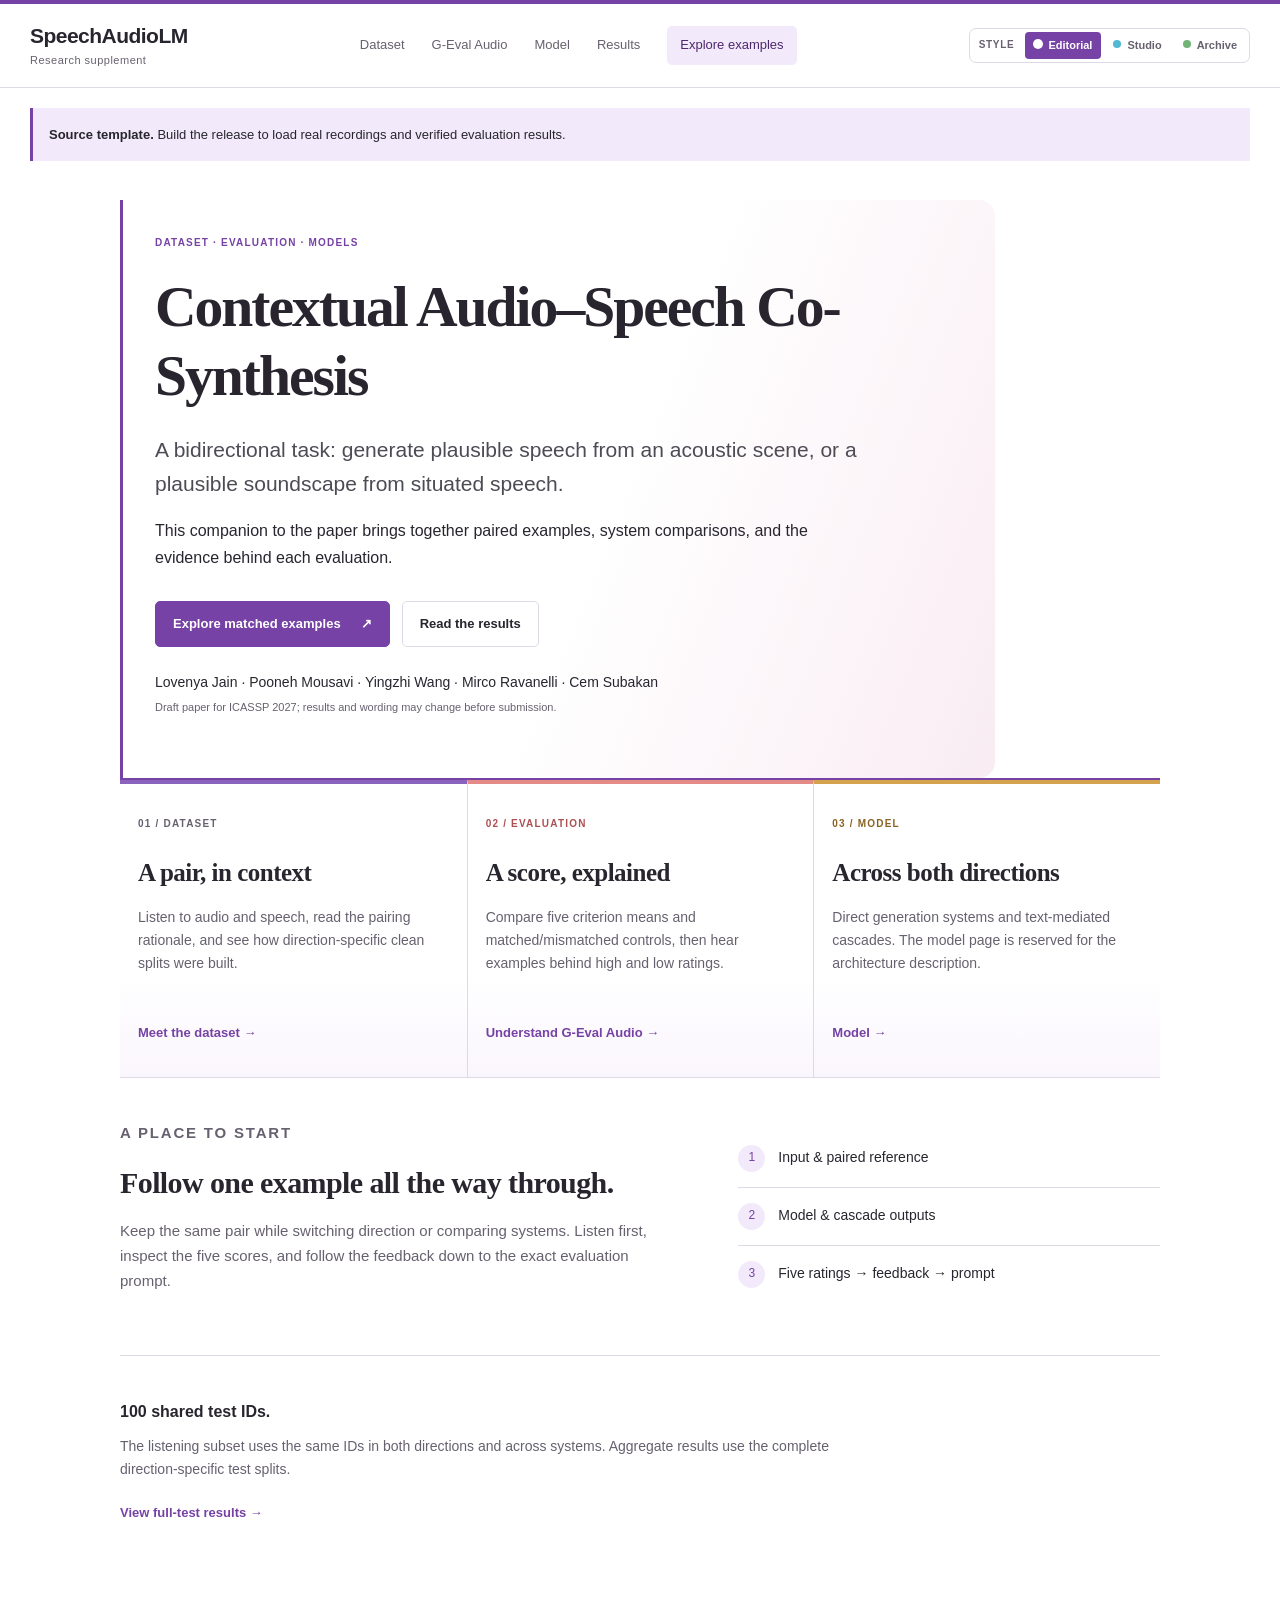
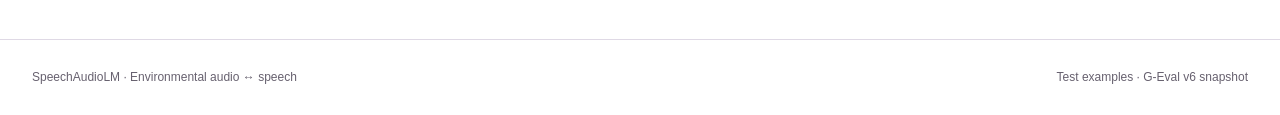
==== commit 6c19e2eb: "[style]: sync colorful paper-site themes" ====
--- a/paper_companion/index.html
+++ b/paper_companion/index.html
@@ -1,5 +1,5 @@
 <!doctype html>
-<html lang="en"><head><meta charset="utf-8"><meta name="viewport" content="width=device-width,initial-scale=1"><meta name="description" content="Research supplement for SpeechAudioLM. Explore paired audio and speech, compare systems, and inspect criterion-level evaluation evidence."><title>Research supplement · SpeechAudioLM</title><script>try{document.documentElement.dataset.siteStyle=localStorage.getItem("salm-site-style")||"editorial"}catch(_){document.documentElement.dataset.siteStyle="editorial"}</script><link rel="stylesheet" href="style.css?v=20260923c"></head>
+<html lang="en"><head><meta charset="utf-8"><meta name="viewport" content="width=device-width,initial-scale=1"><meta name="description" content="Research supplement for SpeechAudioLM. Explore paired audio and speech, compare systems, and inspect criterion-level evaluation evidence."><title>Research supplement · SpeechAudioLM</title><script>try{document.documentElement.dataset.siteStyle=localStorage.getItem("salm-site-style")||"editorial"}catch(_){document.documentElement.dataset.siteStyle="editorial"}</script><link rel="stylesheet" href="style.css?v=20260923d"></head>
 <body class="page-index"><a class="skip-link" href="#main">Skip to content</a><header class="site-header"><a class="wordmark" href="index.html">SpeechAudioLM<span>Research supplement</span></a><nav aria-label="Main navigation"><a href="dataset.html">Dataset</a><a href="geval.html">G-Eval Audio</a><a href="model.html">Model</a><a href="results.html">Results</a><a href="examples.html">Explore examples</a></nav><div class="style-switcher" role="group" aria-label="Website style"><span class="style-switcher-label">Style</span><button type="button" data-site-style="editorial" aria-pressed="true">Editorial</button><button type="button" data-site-style="studio" aria-pressed="false">Studio</button><button type="button" data-site-style="archive" aria-pressed="false">Archive</button></div></header>
 <main id="main">
 <div class="reading-width"><section class="intro"><p class="eyebrow">Dataset · Evaluation · Models</p><h1>Contextual Audio–Speech Co-Synthesis</h1><p class="lead">A bidirectional task: generate plausible speech from an acoustic scene, or a plausible soundscape from situated speech.</p><p>This companion to the paper brings together paired examples, system comparisons, and the evidence behind each evaluation.</p><div class="actions"><a class="button primary" href="examples.html">Explore matched examples <span aria-hidden="true">↗</span></a><a class="button" href="results.html">Read the results</a></div><p class="paper-authors">Lovenya Jain · Pooneh Mousavi · Yingzhi Wang · Mirco Ravanelli · Cem Subakan</p><p class="publication-note">Draft paper for ICASSP 2027; results and wording may change before submission.</p></section>
--- a/paper_companion/style.css
+++ b/paper_companion/style.css
@@ -148,3 +148,76 @@
 @media(max-width:1150px){.site-header .style-switcher{margin-left:auto}}
 @media(max-width:850px){.site-header .style-switcher{margin-left:0}html[data-site-style="studio"] .contribution-grid{gap:10px}}
 @media(max-width:650px){.style-switcher{width:100%;justify-content:space-between}.style-switcher-label{padding-left:5px}.style-switcher button{flex:1;padding:7px 4px}.site-header nav{max-width:100%}html[data-site-style="editorial"] .intro{margin-top:24px;padding-left:20px}html[data-site-style="studio"] .contribution-grid{gap:10px}}
+
+/* Color pass: stronger identities, confined to navigation and evidence surfaces. */
+.style-switcher button::before{content:"";display:inline-block;width:8px;height:8px;border-radius:50%;margin-right:6px;vertical-align:1px;background:var(--style-dot)}
+.style-switcher button[data-site-style="editorial"]{--style-dot:#c882bc}
+.style-switcher button[data-site-style="studio"]{--style-dot:#51b9d3}
+.style-switcher button[data-site-style="archive"]{--style-dot:#72b378}
+.style-switcher button[aria-pressed="true"]::before{box-shadow:0 0 0 1px #fff;background:#fff}
+html[data-site-style] .system-output audio,html[data-site-style] .pair-recording audio{accent-color:var(--accent)}
+
+html[data-site-style="editorial"]{--accent:#7642a5;--accent-dark:#4e286d;--accent-light:#f2e9fa}
+html[data-site-style="editorial"] .site-header{border-top:4px solid #7642a5}
+html[data-site-style="editorial"] .intro{background:linear-gradient(112deg,#fff 55%,#f9ecf3 100%);border-radius:0 16px 16px 0;padding-right:22px}
+html[data-site-style="editorial"] .contribution{background:linear-gradient(180deg,#fff 65%,#faf6fd);padding-left:18px;padding-right:18px}
+html[data-site-style="editorial"] .contribution:nth-child(1){border-top:4px solid #8a63bc}
+html[data-site-style="editorial"] .contribution:nth-child(2){border-top:4px solid #e48a87}
+html[data-site-style="editorial"] .contribution:nth-child(3){border-top:4px solid #d5a34d}
+html[data-site-style="editorial"] .contribution:nth-child(2) .number{color:#ad5054}
+html[data-site-style="editorial"] .contribution:nth-child(3) .number{color:#8a6324}
+html[data-site-style="editorial"] .section-heading{border-left:4px solid #e6a0ac;padding-left:15px}
+html[data-site-style="editorial"] .table-scroll{border-color:#d8c9e5}
+html[data-site-style="editorial"] .geval-table thead th,html[data-site-style="editorial"] .results-table thead th{background:#f4ecfa}
+html[data-site-style="editorial"] .systems-grid .system-output[data-system="ours"]{border-top:4px solid #8a63bc}
+html[data-site-style="editorial"] .systems-grid .system-output[data-system="flat"]{border-top:4px solid #e48a87}
+html[data-site-style="editorial"] .systems-grid .system-output[data-system="cascade"]{border-top:4px solid #55a8a1}
+html[data-site-style="editorial"] .systems-grid .rating:nth-child(1){background:#f2eafe;border-color:#d8c7ef}
+html[data-site-style="editorial"] .systems-grid .rating:nth-child(2){background:#fff0f2;border-color:#f2cdd3}
+html[data-site-style="editorial"] .systems-grid .rating:nth-child(3){background:#fff6e7;border-color:#efdbb7}
+html[data-site-style="editorial"] .systems-grid .rating:nth-child(4){background:#edf7fc;border-color:#cce4ef}
+html[data-site-style="editorial"] .systems-grid .rating:nth-child(5){background:#eef8f2;border-color:#cae6d6}
+
+html[data-site-style="studio"]{--accent:#2058b5;--accent-dark:#183f86;--accent-light:#e9f0ff}
+html[data-site-style="studio"] .site-header{border-top:5px solid #2058b5;border-image:linear-gradient(90deg,#2058b5 0 48%,#23aab6 48% 77%,#e78a53 77%) 1}
+html[data-site-style="studio"] .intro{padding:46px 39px 41px;background:linear-gradient(130deg,#e7f2ff,#effbfa 55%,#fff6ed);border:1px solid #d9e7f4;border-radius:16px;margin-top:34px}
+html[data-site-style="studio"] .intro .eyebrow{color:#0d6981}
+html[data-site-style="studio"] .contribution:nth-child(1){border-top:5px solid #2058b5;background:#f1f6ff}
+html[data-site-style="studio"] .contribution:nth-child(2){border-top:5px solid #1e9a9e;background:#effafa}
+html[data-site-style="studio"] .contribution:nth-child(3){border-top:5px solid #df7847;background:#fff5ed}
+html[data-site-style="studio"] .contribution:nth-child(2) .number{color:#147076}
+html[data-site-style="studio"] .contribution:nth-child(3) .number{color:#a54c27}
+html[data-site-style="studio"] .page-intro{background:linear-gradient(90deg,#edf5ff,#fff 78%);border-left:5px solid #23aab6;padding-left:25px;margin-top:26px}
+html[data-site-style="studio"] .results-table thead th,html[data-site-style="studio"] .geval-table thead th{background:#e7f0ff;color:#203f73}
+html[data-site-style="studio"] .section-heading{border-left:4px solid #23aab6;padding-left:15px}
+html[data-site-style="studio"] .systems-grid .system-output[data-system="ours"]{border-top:5px solid #2058b5}
+html[data-site-style="studio"] .systems-grid .system-output[data-system="flat"]{border-top:5px solid #df7847}
+html[data-site-style="studio"] .systems-grid .system-output[data-system="cascade"]{border-top:5px solid #1e9a9e}
+html[data-site-style="studio"] .systems-grid .rating:nth-child(1){background:#eaf0ff;border-color:#cbdaf8}
+html[data-site-style="studio"] .systems-grid .rating:nth-child(2){background:#eaf9f7;border-color:#c6e9e4}
+html[data-site-style="studio"] .systems-grid .rating:nth-child(3){background:#fff2e9;border-color:#f0d7c3}
+html[data-site-style="studio"] .systems-grid .rating:nth-child(4){background:#f2efff;border-color:#ddd5f7}
+html[data-site-style="studio"] .systems-grid .rating:nth-child(5){background:#fff8e9;border-color:#efdfba}
+
+html[data-site-style="archive"]{--accent:#176650;--accent-dark:#104c3d;--accent-light:#e7f4ec;--ink:#26312b}
+html[data-site-style="archive"] .site-header{border-top:5px solid #176650;border-image:linear-gradient(90deg,#176650 0 47%,#cc7550 47% 75%,#d9ad4f 75%) 1}
+html[data-site-style="archive"] .intro{border-top:4px solid #176650;background:linear-gradient(90deg,#fff 58%,#f4f8ed);padding-left:24px;padding-right:18px}
+html[data-site-style="archive"] .contribution:nth-child(1){background:#f2f8f0;border-top:4px solid #176650;padding-left:17px}
+html[data-site-style="archive"] .contribution:nth-child(2){background:#fff3ee;border-top:4px solid #c56c49;padding-left:17px}
+html[data-site-style="archive"] .contribution:nth-child(3){background:#fff8e7;border-top:4px solid #d0a23f;padding-left:17px}
+html[data-site-style="archive"] .contribution:nth-child(2) .number{color:#a84d2c}
+html[data-site-style="archive"] .contribution:nth-child(3) .number{color:#8a6421}
+html[data-site-style="archive"] .page-intro{border-bottom:3px solid #c56c49}
+html[data-site-style="archive"] .section-heading{border-left:4px solid #c56c49;padding-left:15px}
+html[data-site-style="archive"] .results-table thead th,html[data-site-style="archive"] .geval-table thead th{background:#edf6ed;color:#285d45}
+html[data-site-style="archive"] .systems-grid .system-output[data-system="ours"]{border-top:4px solid #176650}
+html[data-site-style="archive"] .systems-grid .system-output[data-system="flat"]{border-top:4px solid #c56c49}
+html[data-site-style="archive"] .systems-grid .system-output[data-system="cascade"]{border-top:4px solid #d0a23f}
+html[data-site-style="archive"] .systems-grid .rating:nth-child(1){background:#edf7ed;border-color:#cce3d0}
+html[data-site-style="archive"] .systems-grid .rating:nth-child(2){background:#fff0e8;border-color:#edcdbf}
+html[data-site-style="archive"] .systems-grid .rating:nth-child(3){background:#fff8e8;border-color:#eadcb9}
+html[data-site-style="archive"] .systems-grid .rating:nth-child(4){background:#ecf4f3;border-color:#cadfda}
+html[data-site-style="archive"] .systems-grid .rating:nth-child(5){background:#f5f0fa;border-color:#dfd2e7}
+
+@media(max-width:850px){html[data-site-style="studio"] .intro{padding:33px 25px}html[data-site-style="studio"] .page-intro{padding-left:18px}html[data-site-style="editorial"] .contribution,html[data-site-style="archive"] .contribution{padding:20px!important}}
+@media(max-width:650px){html[data-site-style="studio"] .intro{padding:28px 22px;margin-top:20px}html[data-site-style="archive"] .intro{padding-left:18px}html[data-site-style] .section-heading{padding-left:11px}}
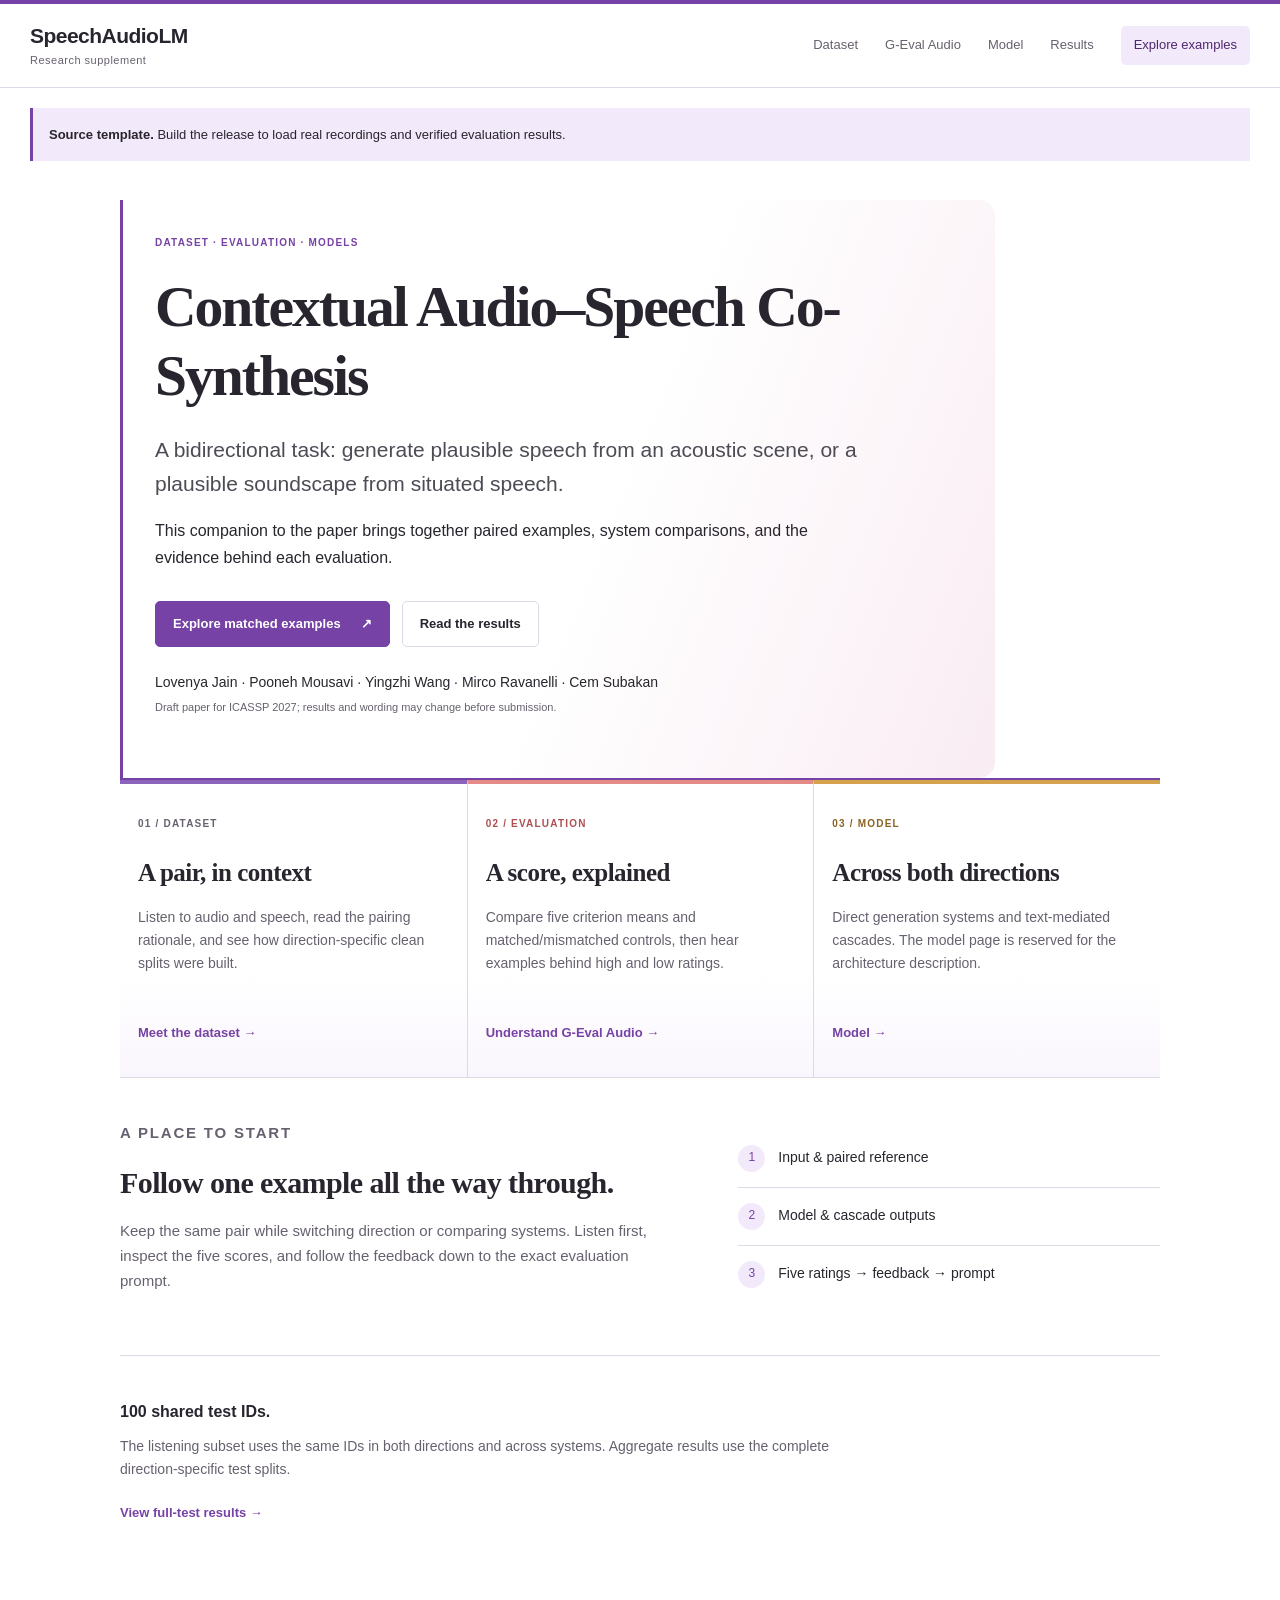
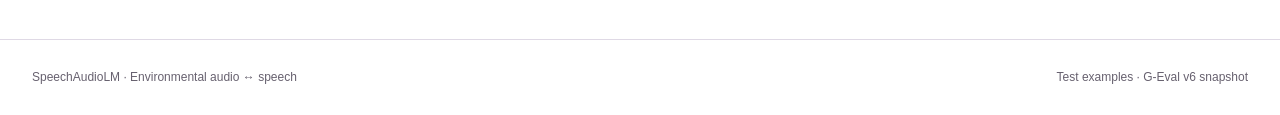
==== commit d48bc1e9: "[style]: sync final paper-site design" ====
--- a/paper_companion/index.html
+++ b/paper_companion/index.html
@@ -1,8 +1,8 @@
 <!doctype html>
-<html lang="en"><head><meta charset="utf-8"><meta name="viewport" content="width=device-width,initial-scale=1"><meta name="description" content="Research supplement for SpeechAudioLM. Explore paired audio and speech, compare systems, and inspect criterion-level evaluation evidence."><title>Research supplement · SpeechAudioLM</title><script>try{document.documentElement.dataset.siteStyle=localStorage.getItem("salm-site-style")||"editorial"}catch(_){document.documentElement.dataset.siteStyle="editorial"}</script><link rel="stylesheet" href="style.css?v=20260923d"></head>
-<body class="page-index"><a class="skip-link" href="#main">Skip to content</a><header class="site-header"><a class="wordmark" href="index.html">SpeechAudioLM<span>Research supplement</span></a><nav aria-label="Main navigation"><a href="dataset.html">Dataset</a><a href="geval.html">G-Eval Audio</a><a href="model.html">Model</a><a href="results.html">Results</a><a href="examples.html">Explore examples</a></nav><div class="style-switcher" role="group" aria-label="Website style"><span class="style-switcher-label">Style</span><button type="button" data-site-style="editorial" aria-pressed="true">Editorial</button><button type="button" data-site-style="studio" aria-pressed="false">Studio</button><button type="button" data-site-style="archive" aria-pressed="false">Archive</button></div></header>
+<html lang="en"><head><meta charset="utf-8"><meta name="viewport" content="width=device-width,initial-scale=1"><meta name="description" content="Research supplement for SpeechAudioLM. Explore paired audio and speech, compare systems, and inspect criterion-level evaluation evidence."><title>Research supplement · SpeechAudioLM</title><link rel="stylesheet" href="style.css?v=20260923f"></head>
+<body class="page-index"><a class="skip-link" href="#main">Skip to content</a><header class="site-header"><a class="wordmark" href="index.html">SpeechAudioLM<span>Research supplement</span></a><nav aria-label="Main navigation"><a href="dataset.html">Dataset</a><a href="geval.html">G-Eval Audio</a><a href="model.html">Model</a><a href="results.html">Results</a><a href="examples.html">Explore examples</a></nav></header>
 <main id="main">
 <div class="reading-width"><section class="intro"><p class="eyebrow">Dataset · Evaluation · Models</p><h1>Contextual Audio–Speech Co-Synthesis</h1><p class="lead">A bidirectional task: generate plausible speech from an acoustic scene, or a plausible soundscape from situated speech.</p><p>This companion to the paper brings together paired examples, system comparisons, and the evidence behind each evaluation.</p><div class="actions"><a class="button primary" href="examples.html">Explore matched examples <span aria-hidden="true">↗</span></a><a class="button" href="results.html">Read the results</a></div><p class="paper-authors">Lovenya Jain · Pooneh Mousavi · Yingzhi Wang · Mirco Ravanelli · Cem Subakan</p><p class="publication-note">Draft paper for ICASSP 2027; results and wording may change before submission.</p></section>
 <section class="contribution-grid" aria-label="Three contributions"><a class="contribution" href="dataset.html"><span class="number">01 / DATASET</span><h2>A pair, in context</h2><p>Listen to audio and speech, read the pairing rationale, and see how direction-specific clean splits were built.</p><span class="text-link">Meet the dataset →</span></a><a class="contribution" href="geval.html"><span class="number">02 / EVALUATION</span><h2>A score, explained</h2><p>Compare five criterion means and matched/mismatched controls, then hear examples behind high and low ratings.</p><span class="text-link">Understand G-Eval Audio →</span></a><a class="contribution" href="model.html"><span class="number">03 / MODEL</span><h2>Across both directions</h2><p>Direct generation systems and text-mediated cascades. The model page is reserved for the architecture description.</p><span class="text-link">Model →</span></a></section>
 <section class="section getting-started"><div><p class="eyebrow">A place to start</p><h2>Follow one example all the way through.</h2><p>Keep the same pair while switching direction or comparing systems. Listen first, inspect the five scores, and follow the feedback down to the exact evaluation prompt.</p></div><ol class="reading-path"><li><span>1</span>Input & paired reference</li><li><span>2</span>Model & cascade outputs</li><li><span>3</span>Five ratings → feedback → prompt</li></ol></section>
-<section class="section compact-note"><strong><span data-count>100</span> shared test IDs.</strong><p>The listening subset uses the same IDs in both directions and across systems. Aggregate results use the complete direction-specific test splits.</p><a class="text-link" href="results.html">View full-test results →</a></section></div></main><footer class="site-footer"><span>SpeechAudioLM · Environmental audio ↔ speech</span><span>Test examples · <span data-version>G-Eval v6 snapshot</span></span></footer><noscript><p class="notice">Enable JavaScript to load the result tables and example workspace.</p></noscript><script src="site-data.js?v=20260923c"></script><script src="app.js?v=20260923c"></script></body></html>
+<section class="section compact-note"><strong><span data-count>100</span> shared test IDs.</strong><p>The listening subset uses the same IDs in both directions and across systems. Aggregate results use the complete direction-specific test splits.</p><a class="text-link" href="results.html">View full-test results →</a></section></div></main><footer class="site-footer"><span>SpeechAudioLM · Environmental audio ↔ speech</span><span>Test examples · <span data-version>G-Eval v6 snapshot</span></span></footer><noscript><p class="notice">Enable JavaScript to load the result tables and example workspace.</p></noscript><script src="site-data.js?v=20260923c"></script><script src="app.js?v=20260923f"></script></body></html>
--- a/paper_companion/style.css
+++ b/paper_companion/style.css
@@ -90,134 +90,29 @@
 @media(max-width:850px){.systems-grid.three-systems,.systems-grid.two-systems{grid-template-columns:minmax(0,1fr)}.systems-grid.three-systems .system-output:last-child{grid-column:auto}.sample-search{grid-template-columns:minmax(0,1fr) auto;align-items:end}.sample-search label{grid-column:1/-1}.sample-search input{grid-column:1}.sidebar-count{grid-column:2;grid-row:2;margin-bottom:0}.sample-list{padding:3px 20px 14px}}
 @media(max-width:650px){.systems-grid .ratings{grid-template-columns:repeat(2,minmax(0,1fr))}.systems-grid .rating[open]{grid-column:1/-1}}
 
-/* Three light visual treatments share the same paper content and controls. */
-.site-header{flex-wrap:wrap;row-gap:10px}
-.style-switcher{display:flex;align-items:center;gap:3px;padding:3px;border:1px solid var(--line);border-radius:7px;background:#fff;white-space:nowrap}
-.style-switcher-label{padding:0 8px 0 6px;color:var(--muted);font-size:10px;font-weight:650;letter-spacing:.07em;text-transform:uppercase}
-.style-switcher button{border:0;border-radius:4px;background:transparent;color:var(--muted);padding:6px 9px;font-size:11px;font-weight:600;line-height:1.35}
-.style-switcher button:hover{color:var(--accent-dark);background:var(--accent-light)}
-.style-switcher button[aria-pressed="true"]{background:var(--accent);color:#fff}
-.style-switcher button[aria-pressed="true"]:hover{background:var(--accent-dark);color:#fff}
-html[data-site-style] body{background:#fff}
-
-html[data-site-style="editorial"]{--paper:#fff;--ink:#28252e;--muted:#67616f;--line:#dfd9e5;--accent:#694789;--accent-dark:#4e3169;--accent-light:#f3eef8}
-html[data-site-style="editorial"] .intro{border-left:3px solid var(--accent);padding-left:32px;margin-top:39px;padding-top:35px}
-html[data-site-style="editorial"] .contribution-grid{border-top:2px solid var(--accent)}
-html[data-site-style="editorial"] .page-intro{border-bottom:1px solid var(--line)}
-html[data-site-style="editorial"] .workspace-heading{border-bottom:2px solid var(--accent)}
-html[data-site-style="editorial"] .systems-grid .system-output{box-shadow:0 5px 20px rgba(49,31,62,.055)}
-html[data-site-style="editorial"] .systems-grid .rating,html[data-site-style="editorial"] .systems-grid .rating+.rating{background:#fffaf0;border-color:#e9dbc0}
-html[data-site-style="editorial"] .sample-choice[aria-current]{border-left:3px solid var(--accent)}
-
-html[data-site-style="studio"]{--paper:#fff;--ink:#17303e;--muted:#526a77;--line:#cbdde6;--accent:#08668d;--accent-dark:#174965;--accent-light:#e8f5fa}
-html[data-site-style="studio"] h1,html[data-site-style="studio"] h2,html[data-site-style="studio"] h3{font-family:var(--sans);font-weight:700;letter-spacing:-.04em}
-html[data-site-style="studio"] .site-header{border-top:4px solid var(--accent)}
-html[data-site-style="studio"] .intro{padding:62px 0 54px}
-html[data-site-style="studio"] .intro h1{max-width:760px;line-height:1.04}
-html[data-site-style="studio"] .contribution-grid{border:0;gap:15px;margin-top:10px}
-html[data-site-style="studio"] .contribution,html[data-site-style="studio"] .contribution+.contribution{border:1px solid var(--line);border-radius:11px;padding:26px;background:#f8fcfe}
-html[data-site-style="studio"] .page-intro{padding-bottom:43px}
-html[data-site-style="studio"] .section{border-top:1px solid var(--line);border-bottom:0}
-html[data-site-style="studio"] .table-scroll{border-radius:10px;box-shadow:0 5px 18px rgba(15,76,101,.06)}
-html[data-site-style="studio"] thead th{background:#ecf6fa}
-html[data-site-style="studio"] .sample-sidebar{background:#f8fcfe}
-html[data-site-style="studio"] .workspace-heading{background:linear-gradient(90deg,#eaf7fb 0,#fff 72%)}
-html[data-site-style="studio"] .pair-recordings,html[data-site-style="studio"] .systems-grid .system-output{border-radius:12px;box-shadow:0 6px 22px rgba(15,76,101,.07)}
-html[data-site-style="studio"] .systems-grid .rating,html[data-site-style="studio"] .systems-grid .rating+.rating{background:#f0f9fc;border-color:#cde4ef;border-radius:7px}
-html[data-site-style="studio"] .systems-grid .rating-value{color:var(--accent-dark)}
-
-html[data-site-style="archive"]{--paper:#fff;--ink:#282a25;--muted:#635f57;--line:#d4cec2;--accent:#76502d;--accent-dark:#55371d;--accent-light:#fbf2e6}
-html[data-site-style="archive"] .site-header{border-top:3px solid var(--ink);border-bottom:2px solid var(--ink)}
-html[data-site-style="archive"] h1,html[data-site-style="archive"] h2{font-family:Georgia,'Times New Roman',serif;font-weight:500;letter-spacing:-.035em}
-html[data-site-style="archive"] .wordmark{font-family:Georgia,'Times New Roman',serif;font-size:23px}
-html[data-site-style="archive"] .intro{border-top:1px solid var(--ink);margin-top:50px;padding-top:38px}
-html[data-site-style="archive"] .eyebrow,html[data-site-style="archive"] .small-label,html[data-site-style="archive"] .number{font-family:ui-monospace,SFMono-Regular,Consolas,monospace;letter-spacing:.09em}
-html[data-site-style="archive"] .contribution-grid{border-block:2px solid var(--ink)}
-html[data-site-style="archive"] .section{border-color:var(--ink)}
-html[data-site-style="archive"] .table-scroll,html[data-site-style="archive"] .pair-recordings,html[data-site-style="archive"] .systems-grid .system-output{border-radius:0;box-shadow:none}
-html[data-site-style="archive"] table{border-top:2px solid var(--ink)}
-html[data-site-style="archive"] thead th{background:#f8f5ef;color:var(--ink)}
-html[data-site-style="archive"] .workspace-heading{border-bottom:1px solid var(--ink)}
-html[data-site-style="archive"] .sample-sidebar{background:#fff;border-color:var(--ink)}
-html[data-site-style="archive"] .sample-choice{border-radius:0;border-bottom:1px solid var(--line)}
-html[data-site-style="archive"] .sample-choice[aria-current]{border-left:3px solid var(--accent);background:var(--accent-light)}
-html[data-site-style="archive"] .systems-grid .system-output{border-top:3px solid var(--ink)}
-html[data-site-style="archive"] .systems-grid .rating,html[data-site-style="archive"] .systems-grid .rating+.rating{border-radius:0;background:#fcf8f0;border-color:#e2d7c5}
-html[data-site-style="archive"] .systems-grid .rating-value{color:var(--accent-dark)}
-
-@media(max-width:1150px){.site-header .style-switcher{margin-left:auto}}
-@media(max-width:850px){.site-header .style-switcher{margin-left:0}html[data-site-style="studio"] .contribution-grid{gap:10px}}
-@media(max-width:650px){.style-switcher{width:100%;justify-content:space-between}.style-switcher-label{padding-left:5px}.style-switcher button{flex:1;padding:7px 4px}.site-header nav{max-width:100%}html[data-site-style="editorial"] .intro{margin-top:24px;padding-left:20px}html[data-site-style="studio"] .contribution-grid{gap:10px}}
-
-/* Color pass: stronger identities, confined to navigation and evidence surfaces. */
-.style-switcher button::before{content:"";display:inline-block;width:8px;height:8px;border-radius:50%;margin-right:6px;vertical-align:1px;background:var(--style-dot)}
-.style-switcher button[data-site-style="editorial"]{--style-dot:#c882bc}
-.style-switcher button[data-site-style="studio"]{--style-dot:#51b9d3}
-.style-switcher button[data-site-style="archive"]{--style-dot:#72b378}
-.style-switcher button[aria-pressed="true"]::before{box-shadow:0 0 0 1px #fff;background:#fff}
-html[data-site-style] .system-output audio,html[data-site-style] .pair-recording audio{accent-color:var(--accent)}
-
-html[data-site-style="editorial"]{--accent:#7642a5;--accent-dark:#4e286d;--accent-light:#f2e9fa}
-html[data-site-style="editorial"] .site-header{border-top:4px solid #7642a5}
-html[data-site-style="editorial"] .intro{background:linear-gradient(112deg,#fff 55%,#f9ecf3 100%);border-radius:0 16px 16px 0;padding-right:22px}
-html[data-site-style="editorial"] .contribution{background:linear-gradient(180deg,#fff 65%,#faf6fd);padding-left:18px;padding-right:18px}
-html[data-site-style="editorial"] .contribution:nth-child(1){border-top:4px solid #8a63bc}
-html[data-site-style="editorial"] .contribution:nth-child(2){border-top:4px solid #e48a87}
-html[data-site-style="editorial"] .contribution:nth-child(3){border-top:4px solid #d5a34d}
-html[data-site-style="editorial"] .contribution:nth-child(2) .number{color:#ad5054}
-html[data-site-style="editorial"] .contribution:nth-child(3) .number{color:#8a6324}
-html[data-site-style="editorial"] .section-heading{border-left:4px solid #e6a0ac;padding-left:15px}
-html[data-site-style="editorial"] .table-scroll{border-color:#d8c9e5}
-html[data-site-style="editorial"] .geval-table thead th,html[data-site-style="editorial"] .results-table thead th{background:#f4ecfa}
-html[data-site-style="editorial"] .systems-grid .system-output[data-system="ours"]{border-top:4px solid #8a63bc}
-html[data-site-style="editorial"] .systems-grid .system-output[data-system="flat"]{border-top:4px solid #e48a87}
-html[data-site-style="editorial"] .systems-grid .system-output[data-system="cascade"]{border-top:4px solid #55a8a1}
-html[data-site-style="editorial"] .systems-grid .rating:nth-child(1){background:#f2eafe;border-color:#d8c7ef}
-html[data-site-style="editorial"] .systems-grid .rating:nth-child(2){background:#fff0f2;border-color:#f2cdd3}
-html[data-site-style="editorial"] .systems-grid .rating:nth-child(3){background:#fff6e7;border-color:#efdbb7}
-html[data-site-style="editorial"] .systems-grid .rating:nth-child(4){background:#edf7fc;border-color:#cce4ef}
-html[data-site-style="editorial"] .systems-grid .rating:nth-child(5){background:#eef8f2;border-color:#cae6d6}
-
-html[data-site-style="studio"]{--accent:#2058b5;--accent-dark:#183f86;--accent-light:#e9f0ff}
-html[data-site-style="studio"] .site-header{border-top:5px solid #2058b5;border-image:linear-gradient(90deg,#2058b5 0 48%,#23aab6 48% 77%,#e78a53 77%) 1}
-html[data-site-style="studio"] .intro{padding:46px 39px 41px;background:linear-gradient(130deg,#e7f2ff,#effbfa 55%,#fff6ed);border:1px solid #d9e7f4;border-radius:16px;margin-top:34px}
-html[data-site-style="studio"] .intro .eyebrow{color:#0d6981}
-html[data-site-style="studio"] .contribution:nth-child(1){border-top:5px solid #2058b5;background:#f1f6ff}
-html[data-site-style="studio"] .contribution:nth-child(2){border-top:5px solid #1e9a9e;background:#effafa}
-html[data-site-style="studio"] .contribution:nth-child(3){border-top:5px solid #df7847;background:#fff5ed}
-html[data-site-style="studio"] .contribution:nth-child(2) .number{color:#147076}
-html[data-site-style="studio"] .contribution:nth-child(3) .number{color:#a54c27}
-html[data-site-style="studio"] .page-intro{background:linear-gradient(90deg,#edf5ff,#fff 78%);border-left:5px solid #23aab6;padding-left:25px;margin-top:26px}
-html[data-site-style="studio"] .results-table thead th,html[data-site-style="studio"] .geval-table thead th{background:#e7f0ff;color:#203f73}
-html[data-site-style="studio"] .section-heading{border-left:4px solid #23aab6;padding-left:15px}
-html[data-site-style="studio"] .systems-grid .system-output[data-system="ours"]{border-top:5px solid #2058b5}
-html[data-site-style="studio"] .systems-grid .system-output[data-system="flat"]{border-top:5px solid #df7847}
-html[data-site-style="studio"] .systems-grid .system-output[data-system="cascade"]{border-top:5px solid #1e9a9e}
-html[data-site-style="studio"] .systems-grid .rating:nth-child(1){background:#eaf0ff;border-color:#cbdaf8}
-html[data-site-style="studio"] .systems-grid .rating:nth-child(2){background:#eaf9f7;border-color:#c6e9e4}
-html[data-site-style="studio"] .systems-grid .rating:nth-child(3){background:#fff2e9;border-color:#f0d7c3}
-html[data-site-style="studio"] .systems-grid .rating:nth-child(4){background:#f2efff;border-color:#ddd5f7}
-html[data-site-style="studio"] .systems-grid .rating:nth-child(5){background:#fff8e9;border-color:#efdfba}
-
-html[data-site-style="archive"]{--accent:#176650;--accent-dark:#104c3d;--accent-light:#e7f4ec;--ink:#26312b}
-html[data-site-style="archive"] .site-header{border-top:5px solid #176650;border-image:linear-gradient(90deg,#176650 0 47%,#cc7550 47% 75%,#d9ad4f 75%) 1}
-html[data-site-style="archive"] .intro{border-top:4px solid #176650;background:linear-gradient(90deg,#fff 58%,#f4f8ed);padding-left:24px;padding-right:18px}
-html[data-site-style="archive"] .contribution:nth-child(1){background:#f2f8f0;border-top:4px solid #176650;padding-left:17px}
-html[data-site-style="archive"] .contribution:nth-child(2){background:#fff3ee;border-top:4px solid #c56c49;padding-left:17px}
-html[data-site-style="archive"] .contribution:nth-child(3){background:#fff8e7;border-top:4px solid #d0a23f;padding-left:17px}
-html[data-site-style="archive"] .contribution:nth-child(2) .number{color:#a84d2c}
-html[data-site-style="archive"] .contribution:nth-child(3) .number{color:#8a6421}
-html[data-site-style="archive"] .page-intro{border-bottom:3px solid #c56c49}
-html[data-site-style="archive"] .section-heading{border-left:4px solid #c56c49;padding-left:15px}
-html[data-site-style="archive"] .results-table thead th,html[data-site-style="archive"] .geval-table thead th{background:#edf6ed;color:#285d45}
-html[data-site-style="archive"] .systems-grid .system-output[data-system="ours"]{border-top:4px solid #176650}
-html[data-site-style="archive"] .systems-grid .system-output[data-system="flat"]{border-top:4px solid #c56c49}
-html[data-site-style="archive"] .systems-grid .system-output[data-system="cascade"]{border-top:4px solid #d0a23f}
-html[data-site-style="archive"] .systems-grid .rating:nth-child(1){background:#edf7ed;border-color:#cce3d0}
-html[data-site-style="archive"] .systems-grid .rating:nth-child(2){background:#fff0e8;border-color:#edcdbf}
-html[data-site-style="archive"] .systems-grid .rating:nth-child(3){background:#fff8e8;border-color:#eadcb9}
-html[data-site-style="archive"] .systems-grid .rating:nth-child(4){background:#ecf4f3;border-color:#cadfda}
-html[data-site-style="archive"] .systems-grid .rating:nth-child(5){background:#f5f0fa;border-color:#dfd2e7}
-
-@media(max-width:850px){html[data-site-style="studio"] .intro{padding:33px 25px}html[data-site-style="studio"] .page-intro{padding-left:18px}html[data-site-style="editorial"] .contribution,html[data-site-style="archive"] .contribution{padding:20px!important}}
-@media(max-width:650px){html[data-site-style="studio"] .intro{padding:28px 22px;margin-top:20px}html[data-site-style="archive"] .intro{padding-left:18px}html[data-site-style] .section-heading{padding-left:11px}}
+/* Final light visual treatment. */
+:root{--paper:#fff;--ink:#28252e;--muted:#67616f;--line:#dfd9e5;--accent:#7642a5;--accent-dark:#4e286d;--accent-light:#f2e9fa}
+body{background:#fff}
+.site-header{border-top:4px solid #7642a5}
+.intro{border-left:3px solid var(--accent);padding:35px 22px 44px 32px;margin-top:39px;background:linear-gradient(112deg,#fff 55%,#f9ecf3 100%);border-radius:0 16px 16px 0}
+.contribution-grid{border-top:2px solid var(--accent)}
+.contribution,.contribution+.contribution{background:linear-gradient(180deg,#fff 65%,#faf6fd);padding-left:18px;padding-right:18px}
+.contribution:nth-child(1){border-top:4px solid #8a63bc}
+.contribution:nth-child(2){border-top:4px solid #e48a87}
+.contribution:nth-child(3){border-top:4px solid #d5a34d}
+.contribution:nth-child(2) .number{color:#ad5054}
+.contribution:nth-child(3) .number{color:#8a6324}
+.page-intro{border-bottom:1px solid var(--line)}
+.section-heading{border-left:4px solid #e6a0ac;padding-left:15px}
+.table-scroll{border-color:#d8c9e5}
+.geval-table thead th,.results-table thead th{background:#f4ecfa}
+.workspace-heading{border-bottom:2px solid var(--accent)}
+.systems-grid .system-output{box-shadow:0 5px 20px rgba(49,31,62,.055)}
+.systems-grid .system-output[data-system="ours"]{border-top:4px solid #8a63bc}
+.systems-grid .system-output[data-system="flat"]{border-top:4px solid #e48a87}
+.systems-grid .system-output[data-system="cascade"]{border-top:4px solid #55a8a1}
+.systems-grid .rating,.systems-grid .rating+.rating{background:#f8f5fb;border-color:#e3d9ed}
+.sample-choice[aria-current]{border-left:3px solid var(--accent)}
+.system-output audio,.pair-recording audio{accent-color:var(--accent)}
+@media(max-width:850px){.contribution,.contribution+.contribution{padding:20px!important}}
+@media(max-width:650px){.intro{margin-top:24px;padding-left:20px}.section-heading{padding-left:11px}}
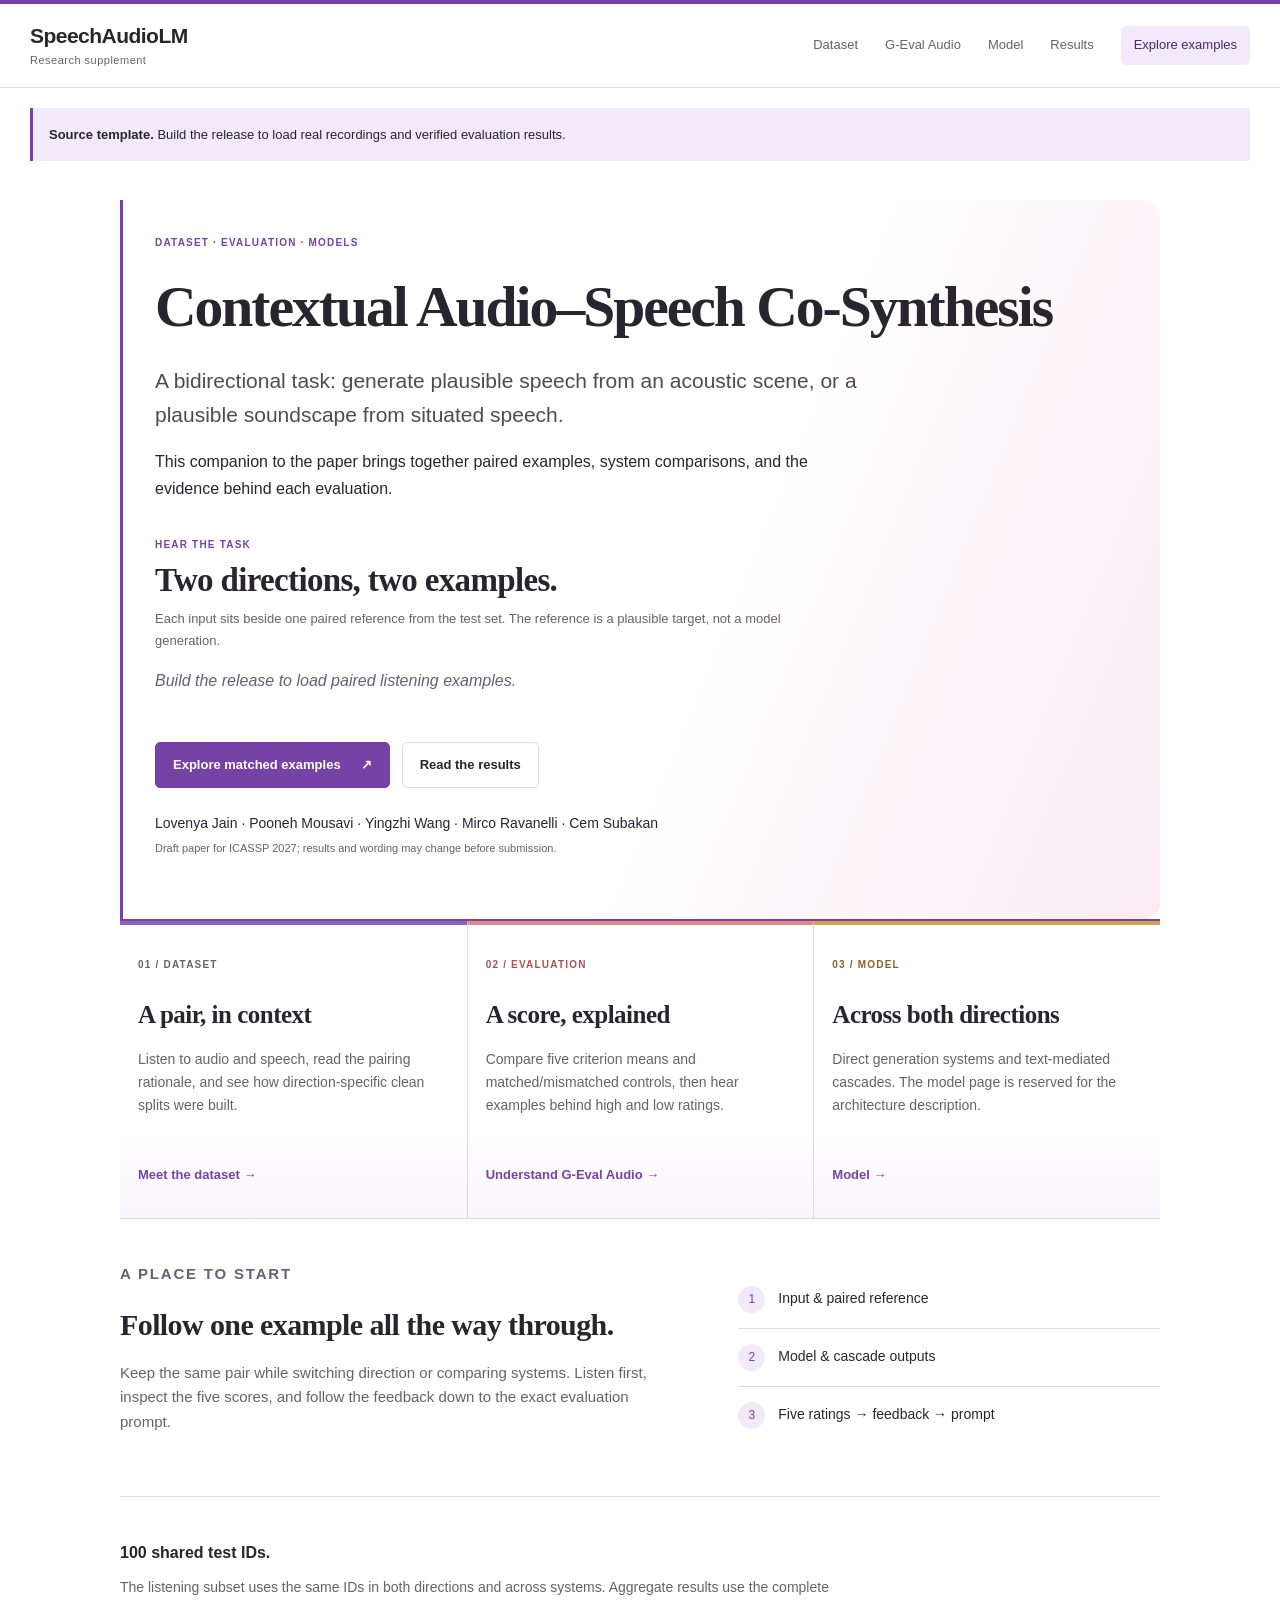
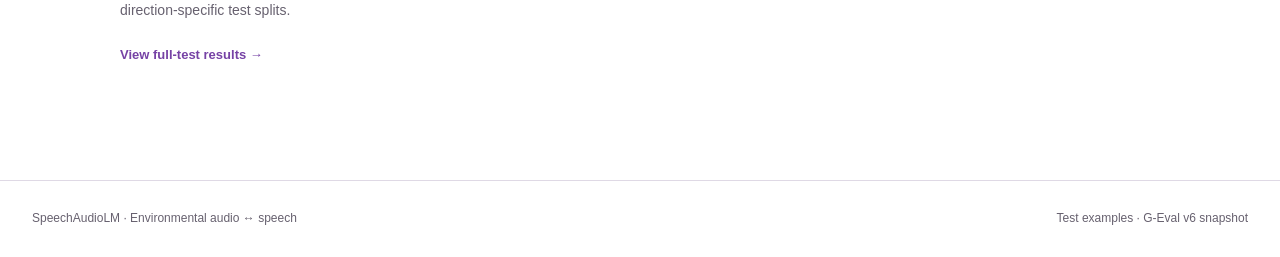
==== commit c9c250dc: "[feat]: sync homepage task examples" ====
--- a/paper_companion/index.html
+++ b/paper_companion/index.html
@@ -1,8 +1,8 @@
 <!doctype html>
-<html lang="en"><head><meta charset="utf-8"><meta name="viewport" content="width=device-width,initial-scale=1"><meta name="description" content="Research supplement for SpeechAudioLM. Explore paired audio and speech, compare systems, and inspect criterion-level evaluation evidence."><title>Research supplement · SpeechAudioLM</title><link rel="stylesheet" href="style.css?v=20260923f"></head>
+<html lang="en"><head><meta charset="utf-8"><meta name="viewport" content="width=device-width,initial-scale=1"><meta name="description" content="Research supplement for SpeechAudioLM. Explore paired audio and speech, compare systems, and inspect criterion-level evaluation evidence."><title>Research supplement · SpeechAudioLM</title><link rel="stylesheet" href="style.css?v=20260923g"></head>
 <body class="page-index"><a class="skip-link" href="#main">Skip to content</a><header class="site-header"><a class="wordmark" href="index.html">SpeechAudioLM<span>Research supplement</span></a><nav aria-label="Main navigation"><a href="dataset.html">Dataset</a><a href="geval.html">G-Eval Audio</a><a href="model.html">Model</a><a href="results.html">Results</a><a href="examples.html">Explore examples</a></nav></header>
 <main id="main">
-<div class="reading-width"><section class="intro"><p class="eyebrow">Dataset · Evaluation · Models</p><h1>Contextual Audio–Speech Co-Synthesis</h1><p class="lead">A bidirectional task: generate plausible speech from an acoustic scene, or a plausible soundscape from situated speech.</p><p>This companion to the paper brings together paired examples, system comparisons, and the evidence behind each evaluation.</p><div class="actions"><a class="button primary" href="examples.html">Explore matched examples <span aria-hidden="true">↗</span></a><a class="button" href="results.html">Read the results</a></div><p class="paper-authors">Lovenya Jain · Pooneh Mousavi · Yingzhi Wang · Mirco Ravanelli · Cem Subakan</p><p class="publication-note">Draft paper for ICASSP 2027; results and wording may change before submission.</p></section>
+<div class="reading-width"><section class="intro"><p class="eyebrow">Dataset · Evaluation · Models</p><h1>Contextual Audio–Speech Co-Synthesis</h1><p class="lead">A bidirectional task: generate plausible speech from an acoustic scene, or a plausible soundscape from situated speech.</p><p>This companion to the paper brings together paired examples, system comparisons, and the evidence behind each evaluation.</p><section class="task-intro" aria-labelledby="task-intro-title"><div class="task-intro-heading"><p class="eyebrow">Hear the task</p><h2 id="task-intro-title">Two directions, two examples.</h2><p class="quiet">Each input sits beside one paired reference from the test set. The reference is a plausible target, not a model generation.</p></div><div id="task-previews" class="task-preview-grid"><p class="quiet">Loading paired examples…</p></div></section><div class="actions"><a class="button primary" href="examples.html">Explore matched examples <span aria-hidden="true">↗</span></a><a class="button" href="results.html">Read the results</a></div><p class="paper-authors">Lovenya Jain · Pooneh Mousavi · Yingzhi Wang · Mirco Ravanelli · Cem Subakan</p><p class="publication-note">Draft paper for ICASSP 2027; results and wording may change before submission.</p></section>
 <section class="contribution-grid" aria-label="Three contributions"><a class="contribution" href="dataset.html"><span class="number">01 / DATASET</span><h2>A pair, in context</h2><p>Listen to audio and speech, read the pairing rationale, and see how direction-specific clean splits were built.</p><span class="text-link">Meet the dataset →</span></a><a class="contribution" href="geval.html"><span class="number">02 / EVALUATION</span><h2>A score, explained</h2><p>Compare five criterion means and matched/mismatched controls, then hear examples behind high and low ratings.</p><span class="text-link">Understand G-Eval Audio →</span></a><a class="contribution" href="model.html"><span class="number">03 / MODEL</span><h2>Across both directions</h2><p>Direct generation systems and text-mediated cascades. The model page is reserved for the architecture description.</p><span class="text-link">Model →</span></a></section>
 <section class="section getting-started"><div><p class="eyebrow">A place to start</p><h2>Follow one example all the way through.</h2><p>Keep the same pair while switching direction or comparing systems. Listen first, inspect the five scores, and follow the feedback down to the exact evaluation prompt.</p></div><ol class="reading-path"><li><span>1</span>Input & paired reference</li><li><span>2</span>Model & cascade outputs</li><li><span>3</span>Five ratings → feedback → prompt</li></ol></section>
-<section class="section compact-note"><strong><span data-count>100</span> shared test IDs.</strong><p>The listening subset uses the same IDs in both directions and across systems. Aggregate results use the complete direction-specific test splits.</p><a class="text-link" href="results.html">View full-test results →</a></section></div></main><footer class="site-footer"><span>SpeechAudioLM · Environmental audio ↔ speech</span><span>Test examples · <span data-version>G-Eval v6 snapshot</span></span></footer><noscript><p class="notice">Enable JavaScript to load the result tables and example workspace.</p></noscript><script src="site-data.js?v=20260923c"></script><script src="app.js?v=20260923f"></script></body></html>
+<section class="section compact-note"><strong><span data-count>100</span> shared test IDs.</strong><p>The listening subset uses the same IDs in both directions and across systems. Aggregate results use the complete direction-specific test splits.</p><a class="text-link" href="results.html">View full-test results →</a></section></div></main><footer class="site-footer"><span>SpeechAudioLM · Environmental audio ↔ speech</span><span>Test examples · <span data-version>G-Eval v6 snapshot</span></span></footer><noscript><p class="notice">Enable JavaScript to load the result tables and example workspace.</p></noscript><script src="site-data.js?v=20260923c"></script><script src="app.js?v=20260923g"></script></body></html>
--- a/paper_companion/style.css
+++ b/paper_companion/style.css
@@ -116,3 +116,28 @@
 .system-output audio,.pair-recording audio{accent-color:var(--accent)}
 @media(max-width:850px){.contribution,.contribution+.contribution{padding:20px!important}}
 @media(max-width:650px){.intro{margin-top:24px;padding-left:20px}.section-heading{padding-left:11px}}
+
+/* Two paired recordings introduce the bidirectional task on the homepage. */
+.page-index .intro{max-width:1100px}
+.task-intro{margin:35px 0 24px}
+.task-intro-heading{margin-bottom:17px}
+.task-intro-heading .eyebrow{margin-bottom:7px}
+.task-intro-heading h2{font-size:clamp(25px,3vw,33px);margin-bottom:8px}
+.task-intro-heading .quiet{max-width:690px;margin-bottom:0}
+.task-preview-grid{display:grid;grid-template-columns:repeat(2,minmax(0,1fr));gap:18px}
+.task-preview{display:flex;flex-direction:column;min-width:0;background:#fff;border:1px solid var(--line);border-top:4px solid #8a63bc;border-radius:7px;padding:18px 19px;box-shadow:0 4px 17px rgba(49,31,62,.06)}
+.task-preview[data-direction="s2a"]{border-top-color:#55a8a1}
+.preview-direction{font-size:10px;font-weight:700;letter-spacing:.1em;color:var(--accent);margin:0 0 5px}
+.task-preview[data-direction="s2a"] .preview-direction{color:#367972}
+.task-preview h3{font-family:var(--serif);font-size:21px;letter-spacing:-.02em;margin-bottom:15px}
+.preview-step{padding:12px 13px;border:1px solid var(--line);border-radius:5px;background:#fff}
+.preview-step-heading{display:flex;align-items:baseline;justify-content:space-between;gap:10px;margin-bottom:7px}
+.preview-step-heading .small-label{font-size:9px}
+.preview-step-heading strong{font-size:12px;font-weight:600}
+.preview-step audio{display:block;width:100%;height:36px;accent-color:var(--accent)}
+.preview-text{font-size:12px;line-height:1.55;margin:9px 0 0}
+.preview-text span{display:block;font-size:9px;letter-spacing:.04em;color:var(--muted);margin-bottom:2px}
+.preview-arrow{color:var(--accent);font-size:20px;line-height:1;text-align:center;padding:7px 0}
+.task-preview .text-link{display:inline-block;margin-top:auto;padding-top:13px;font-size:12px}
+@media(max-width:800px){.task-preview-grid{grid-template-columns:1fr}}
+@media(max-width:650px){.task-preview{padding:16px}.task-preview h3{font-size:20px}.task-intro{margin-top:27px}}
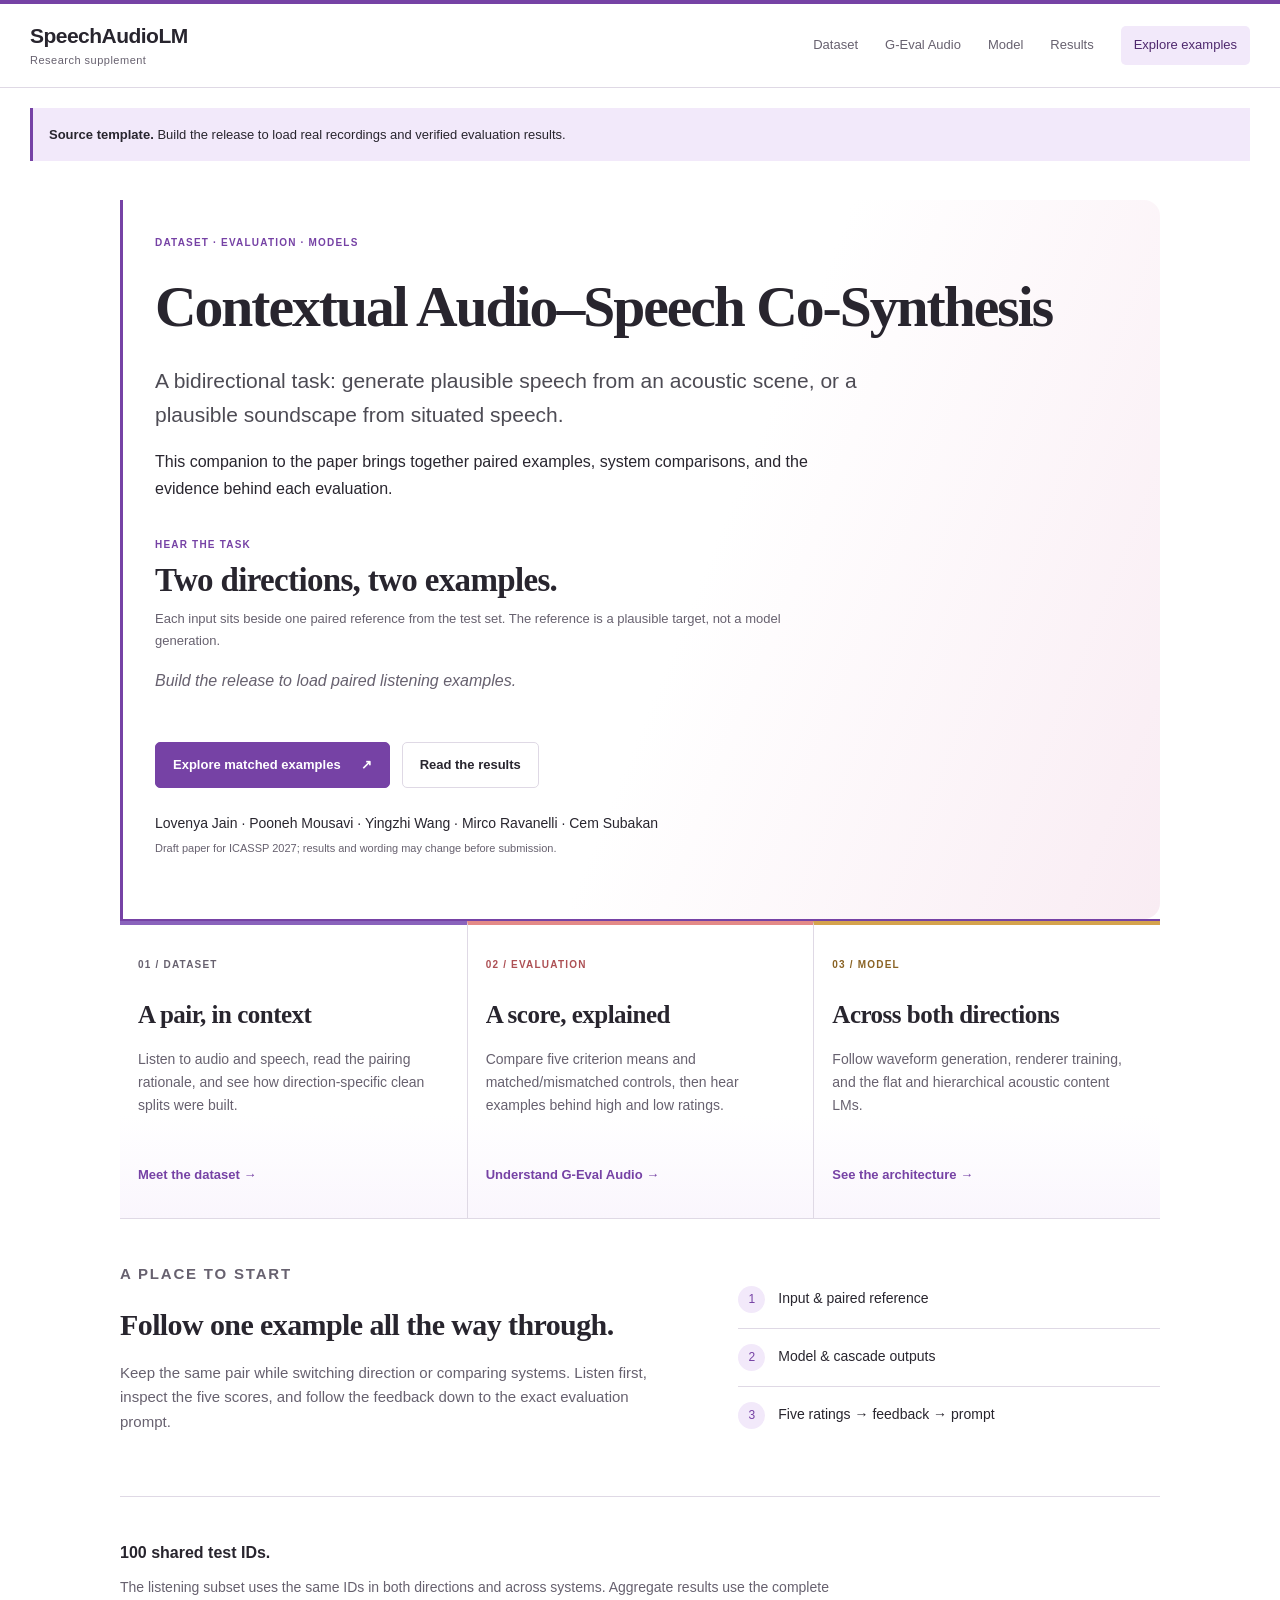
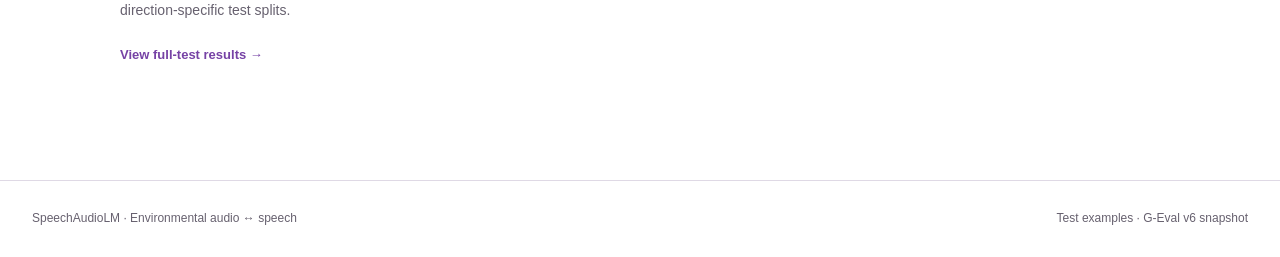
==== commit 1594a19e: "[feat]: add source-checked model figures to paper companion" ====
--- a/paper_companion/index.html
+++ b/paper_companion/index.html
@@ -1,8 +1,8 @@
 <!doctype html>
-<html lang="en"><head><meta charset="utf-8"><meta name="viewport" content="width=device-width,initial-scale=1"><meta name="description" content="Research supplement for SpeechAudioLM. Explore paired audio and speech, compare systems, and inspect criterion-level evaluation evidence."><title>Research supplement · SpeechAudioLM</title><link rel="stylesheet" href="style.css?v=20260923g"></head>
+<html lang="en"><head><meta charset="utf-8"><meta name="viewport" content="width=device-width,initial-scale=1"><meta name="description" content="Research supplement for SpeechAudioLM. Explore paired audio and speech, compare systems, and inspect criterion-level evaluation evidence."><title>Research supplement · SpeechAudioLM</title><link rel="stylesheet" href="style.css?v=20261005a"></head>
 <body class="page-index"><a class="skip-link" href="#main">Skip to content</a><header class="site-header"><a class="wordmark" href="index.html">SpeechAudioLM<span>Research supplement</span></a><nav aria-label="Main navigation"><a href="dataset.html">Dataset</a><a href="geval.html">G-Eval Audio</a><a href="model.html">Model</a><a href="results.html">Results</a><a href="examples.html">Explore examples</a></nav></header>
 <main id="main">
 <div class="reading-width"><section class="intro"><p class="eyebrow">Dataset · Evaluation · Models</p><h1>Contextual Audio–Speech Co-Synthesis</h1><p class="lead">A bidirectional task: generate plausible speech from an acoustic scene, or a plausible soundscape from situated speech.</p><p>This companion to the paper brings together paired examples, system comparisons, and the evidence behind each evaluation.</p><section class="task-intro" aria-labelledby="task-intro-title"><div class="task-intro-heading"><p class="eyebrow">Hear the task</p><h2 id="task-intro-title">Two directions, two examples.</h2><p class="quiet">Each input sits beside one paired reference from the test set. The reference is a plausible target, not a model generation.</p></div><div id="task-previews" class="task-preview-grid"><p class="quiet">Loading paired examples…</p></div></section><div class="actions"><a class="button primary" href="examples.html">Explore matched examples <span aria-hidden="true">↗</span></a><a class="button" href="results.html">Read the results</a></div><p class="paper-authors">Lovenya Jain · Pooneh Mousavi · Yingzhi Wang · Mirco Ravanelli · Cem Subakan</p><p class="publication-note">Draft paper for ICASSP 2027; results and wording may change before submission.</p></section>
-<section class="contribution-grid" aria-label="Three contributions"><a class="contribution" href="dataset.html"><span class="number">01 / DATASET</span><h2>A pair, in context</h2><p>Listen to audio and speech, read the pairing rationale, and see how direction-specific clean splits were built.</p><span class="text-link">Meet the dataset →</span></a><a class="contribution" href="geval.html"><span class="number">02 / EVALUATION</span><h2>A score, explained</h2><p>Compare five criterion means and matched/mismatched controls, then hear examples behind high and low ratings.</p><span class="text-link">Understand G-Eval Audio →</span></a><a class="contribution" href="model.html"><span class="number">03 / MODEL</span><h2>Across both directions</h2><p>Direct generation systems and text-mediated cascades. The model page is reserved for the architecture description.</p><span class="text-link">Model →</span></a></section>
+<section class="contribution-grid" aria-label="Three contributions"><a class="contribution" href="dataset.html"><span class="number">01 / DATASET</span><h2>A pair, in context</h2><p>Listen to audio and speech, read the pairing rationale, and see how direction-specific clean splits were built.</p><span class="text-link">Meet the dataset →</span></a><a class="contribution" href="geval.html"><span class="number">02 / EVALUATION</span><h2>A score, explained</h2><p>Compare five criterion means and matched/mismatched controls, then hear examples behind high and low ratings.</p><span class="text-link">Understand G-Eval Audio →</span></a><a class="contribution" href="model.html"><span class="number">03 / MODEL</span><h2>Across both directions</h2><p>Follow waveform generation, renderer training, and the flat and hierarchical acoustic content LMs.</p><span class="text-link">See the architecture →</span></a></section>
 <section class="section getting-started"><div><p class="eyebrow">A place to start</p><h2>Follow one example all the way through.</h2><p>Keep the same pair while switching direction or comparing systems. Listen first, inspect the five scores, and follow the feedback down to the exact evaluation prompt.</p></div><ol class="reading-path"><li><span>1</span>Input & paired reference</li><li><span>2</span>Model & cascade outputs</li><li><span>3</span>Five ratings → feedback → prompt</li></ol></section>
 <section class="section compact-note"><strong><span data-count>100</span> shared test IDs.</strong><p>The listening subset uses the same IDs in both directions and across systems. Aggregate results use the complete direction-specific test splits.</p><a class="text-link" href="results.html">View full-test results →</a></section></div></main><footer class="site-footer"><span>SpeechAudioLM · Environmental audio ↔ speech</span><span>Test examples · <span data-version>G-Eval v6 snapshot</span></span></footer><noscript><p class="notice">Enable JavaScript to load the result tables and example workspace.</p></noscript><script src="site-data.js?v=20260923c"></script><script src="app.js?v=20260923g"></script></body></html>
--- a/paper_companion/style.css
+++ b/paper_companion/style.css
@@ -141,3 +141,33 @@
 .task-preview .text-link{display:inline-block;margin-top:auto;padding-top:13px;font-size:12px}
 @media(max-width:800px){.task-preview-grid{grid-template-columns:1fr}}
 @media(max-width:650px){.task-preview{padding:16px}.task-preview h3{font-size:20px}.task-intro{margin-top:27px}}
+
+/* Architecture: readable vector figures with a quiet paper-like frame. */
+.model-intro-copy{max-width:810px;color:var(--muted);font-size:15px}
+.model-section>h2{font-size:clamp(27px,3vw,35px);margin-bottom:15px}
+.model-section>p:not(.eyebrow){font-size:15px;max-width:850px;color:var(--muted)}
+.architecture-figure{margin:29px 0 33px;border:1px solid var(--line);border-radius:7px;overflow:hidden;background:#fff}
+.architecture-art{display:block;padding:21px 13px 15px;line-height:0;background:#fff}
+.architecture-art:focus-visible{outline:3px solid var(--accent);outline-offset:-4px}
+.architecture-art img{display:block;width:100%;height:auto}
+.architecture-figure figcaption{display:flex;justify-content:space-between;align-items:start;gap:28px;border-top:1px solid var(--line);padding:20px 23px;background:#faf8fc}
+.architecture-figure figcaption p{font-size:12px;line-height:1.75;color:var(--muted);margin:8px 0 0;max-width:760px}
+.figure-downloads{display:flex;align-items:center;gap:13px;padding-top:3px;flex-shrink:0}
+.figure-downloads a{font-size:11px;font-weight:600;letter-spacing:.025em;text-decoration:none}
+.figure-downloads a:hover{text-decoration:underline}
+.model-direction-grid{display:grid;grid-template-columns:1fr 1fr;gap:35px;margin:27px 0}
+.model-direction-grid article{border-top:2px solid #e2d6ee;padding:20px 0 0}
+.model-direction-grid h3,.model-stages h3{font-size:21px;margin:12px 0}
+.model-direction-grid p,.model-stages p{font-size:14px;line-height:1.8;color:var(--muted);margin-bottom:0}
+.model-detail{border-block:1px solid var(--line);margin:24px 0 8px;font-size:14px}
+.model-detail summary{cursor:pointer;color:var(--accent-dark);font-weight:550;padding:16px 0;line-height:1.6}
+.model-detail>div{padding:4px 0 14px;max-width:920px;color:var(--muted)}
+.model-detail code{font-size:12px;overflow-wrap:anywhere}
+.model-detail .field-list dt{color:var(--ink)}
+.model-detail .field-list>div:last-child{margin-bottom:0;border-bottom:0}
+.model-stages{display:grid;grid-template-columns:repeat(3,minmax(0,1fr));gap:27px;list-style:none;margin:30px 0;padding:0}
+.model-stages li{border-top:2px solid #e2d6ee;padding-top:20px}
+.model-stages h3{font-size:19px}
+.model-reference{margin-top:35px;font-size:12px!important;line-height:1.8}
+@media(max-width:850px){.architecture-art{padding:14px 6px}.architecture-figure figcaption{padding:17px;gap:15px}.model-stages{grid-template-columns:1fr;gap:25px}.model-stages p{max-width:650px}}
+@media(max-width:650px){.architecture-figure{margin-inline:-7px}.architecture-art{overflow-x:auto;padding:12px 6px}.architecture-art img{min-width:830px}.architecture-figure figcaption{flex-direction:column}.figure-downloads{padding-top:0;gap:20px}.model-direction-grid{grid-template-columns:1fr;gap:25px}.model-section>p:not(.eyebrow){font-size:14px}}
